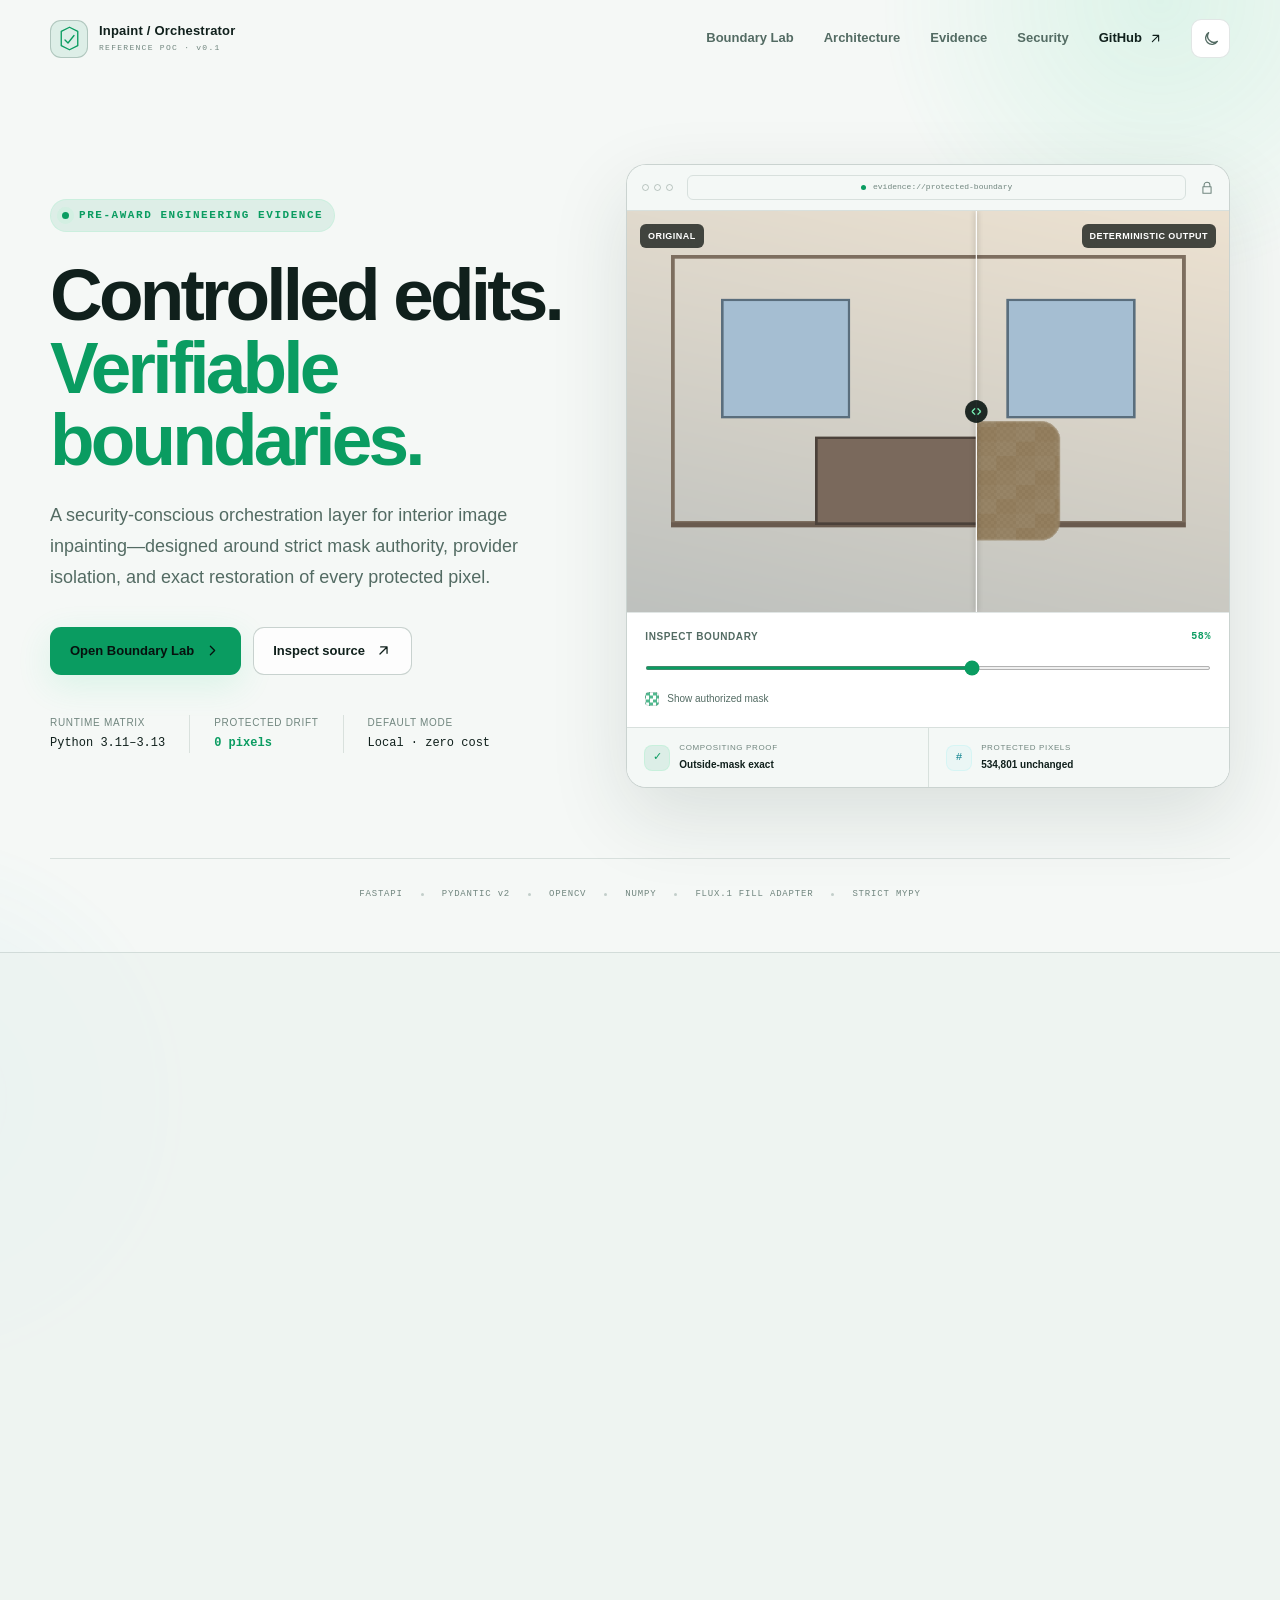
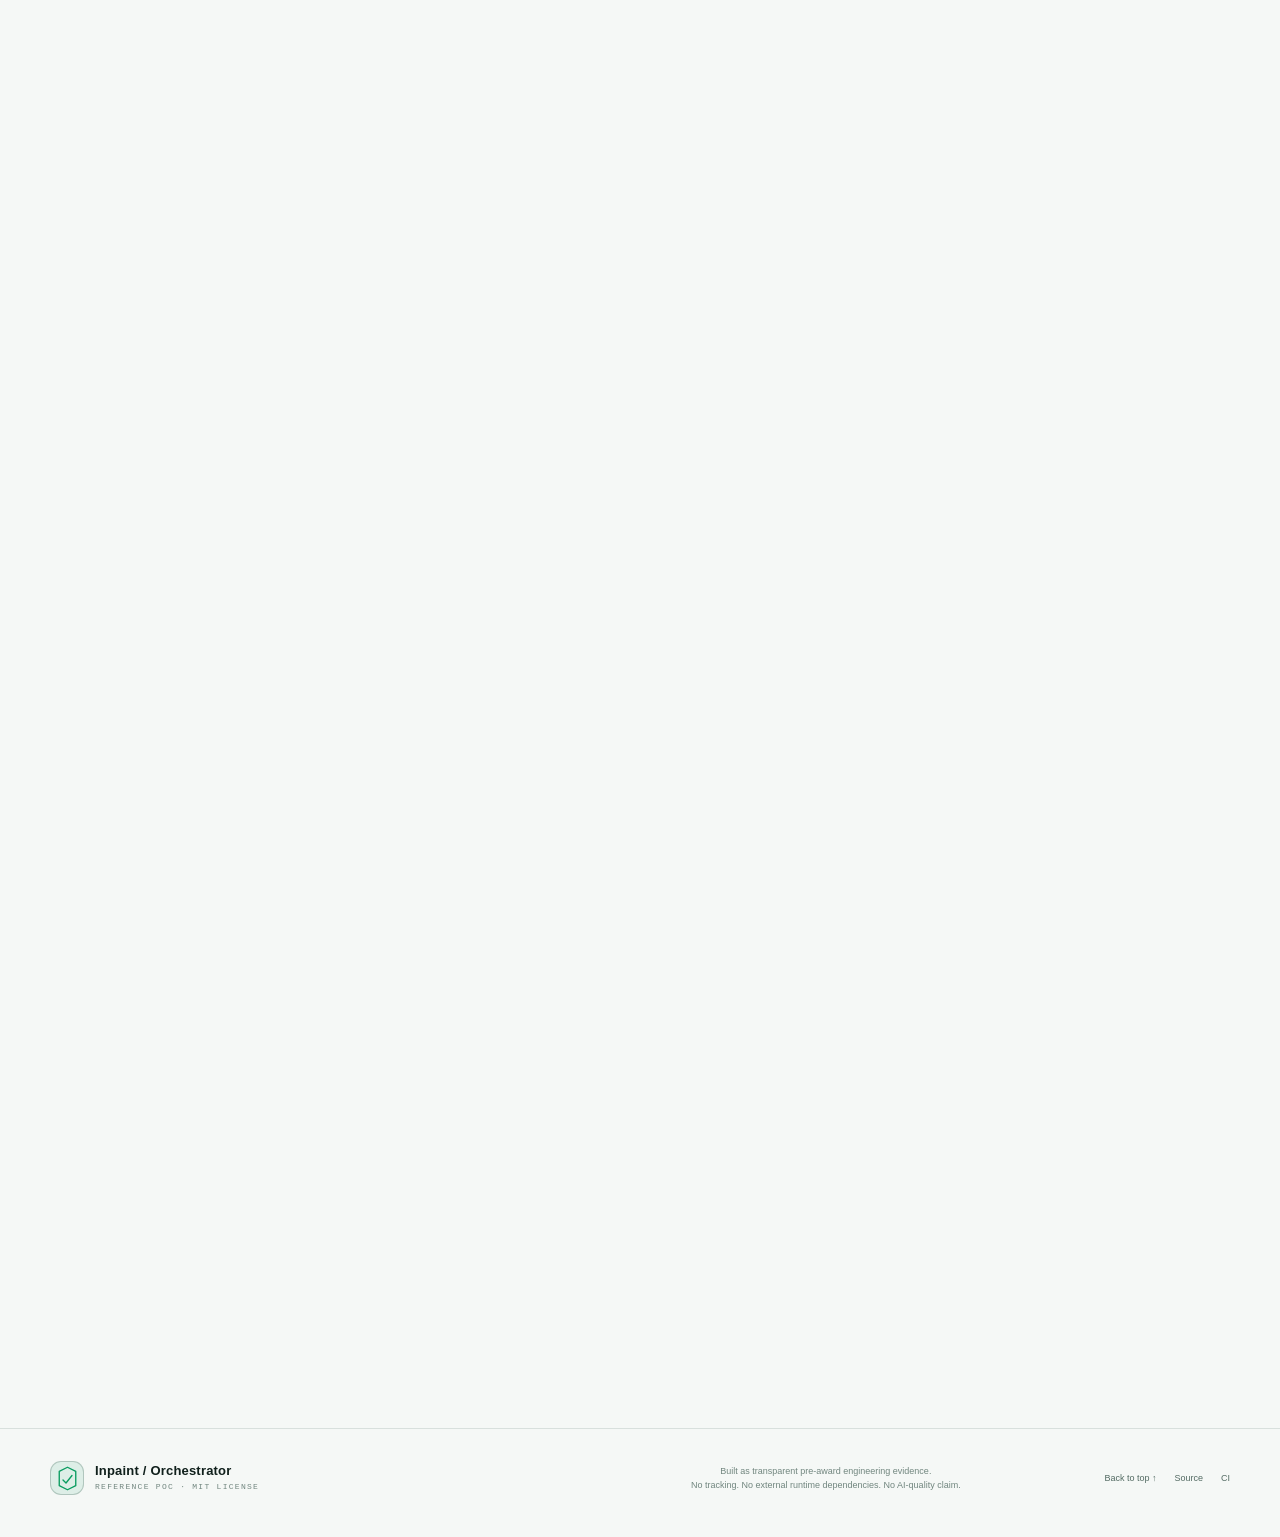
==== site/index.html @ 3b55daf9 "feat(showcase): add interactive GitHub Pages portfolio" ====
<!doctype html>
<html lang="en" data-theme="dark">
<head>
  <meta charset="utf-8">
  <meta name="viewport" content="width=device-width, initial-scale=1">
  <meta name="description" content="A security-conscious reference PoC for controlled interior image inpainting, with exact restoration of protected pixels.">
  <meta name="theme-color" content="#07100f">
  <meta name="color-scheme" content="dark light">
  <meta name="referrer" content="strict-origin-when-cross-origin">
  <meta http-equiv="Content-Security-Policy" content="default-src 'self'; img-src 'self' data: blob:; style-src 'self'; script-src 'self'; connect-src 'none'; object-src 'none'; base-uri 'none'; form-action 'none'; frame-ancestors 'none'; upgrade-insecure-requests">
  <meta property="og:type" content="website">
  <meta property="og:title" content="Interior Inpainting Orchestrator — Reference PoC">
  <meta property="og:description" content="Controlled edits. Verifiable boundaries. Provider-neutral orchestration with exact protected-pixel restoration.">
  <meta property="og:image" content="https://alinaderiii.github.io/interior-inpainting-orchestrator-poc/assets/social-preview.png">
  <meta property="og:image:width" content="1200">
  <meta property="og:image:height" content="630">
  <meta property="og:image:alt" content="Interior Inpainting Orchestrator — controlled edits and verifiable boundaries">
  <meta property="og:url" content="https://alinaderiii.github.io/interior-inpainting-orchestrator-poc/">
  <meta name="twitter:card" content="summary_large_image">
  <link rel="canonical" href="https://alinaderiii.github.io/interior-inpainting-orchestrator-poc/">
  <link rel="icon" href="icons/favicon.svg" type="image/svg+xml">
  <link rel="manifest" href="manifest.webmanifest">
  <link rel="stylesheet" href="styles.css">
  <title>Interior Inpainting Orchestrator — Reference PoC</title>
</head>
<body>
  <a class="skip-link" href="#main-content">Skip to content</a>
  <div class="ambient ambient-one" aria-hidden="true"></div>
  <div class="ambient ambient-two" aria-hidden="true"></div>

  <header class="site-header" data-header>
    <div class="shell nav-shell">
      <a class="brand" href="#top" aria-label="Interior Inpainting Orchestrator home">
        <span class="brand-mark" aria-hidden="true">
          <svg viewBox="0 0 36 36" role="img">
            <path d="M7 8.5 18 3l11 5.5v19L18 33 7 27.5Z"></path>
            <path d="m12 20 4 4 8-10"></path>
          </svg>
        </span>
        <span class="brand-copy">
          <strong>Inpaint / Orchestrator</strong>
          <small>REFERENCE POC · v0.1</small>
        </span>
      </a>

      <button class="nav-toggle icon-button" type="button" aria-expanded="false" aria-controls="primary-nav" data-nav-toggle>
        <span class="sr-only">Toggle navigation</span>
        <svg viewBox="0 0 24 24" aria-hidden="true"><path d="M4 7h16M4 12h16M4 17h16"></path></svg>
      </button>

      <nav id="primary-nav" class="primary-nav" aria-label="Primary navigation" data-nav>
        <a href="#lab">Boundary Lab</a>
        <a href="#architecture">Architecture</a>
        <a href="#evidence">Evidence</a>
        <a href="#security">Security</a>
        <a class="nav-github" href="https://github.com/AliNaderiii/interior-inpainting-orchestrator-poc" target="_blank" rel="noopener noreferrer">
          GitHub
          <svg viewBox="0 0 24 24" aria-hidden="true"><path d="M7 17 17 7M8 7h9v9"></path></svg>
        </a>
      </nav>

      <button class="theme-toggle icon-button" type="button" aria-label="Switch color theme" data-theme-toggle>
        <svg class="sun-icon" viewBox="0 0 24 24" aria-hidden="true"><circle cx="12" cy="12" r="4"></circle><path d="M12 2v2M12 20v2M4.93 4.93l1.42 1.42M17.66 17.66l1.41 1.41M2 12h2M20 12h2M4.93 19.07l1.42-1.42M17.66 6.34l1.41-1.41"></path></svg>
        <svg class="moon-icon" viewBox="0 0 24 24" aria-hidden="true"><path d="M20.5 15.2A8.5 8.5 0 0 1 8.8 3.5 8.5 8.5 0 1 0 20.5 15.2Z"></path></svg>
      </button>
    </div>
  </header>

  <main id="main-content">
    <section class="hero section" id="top" aria-labelledby="hero-title">
      <div class="shell hero-grid">
        <div class="hero-copy reveal">
          <div class="eyebrow"><span class="live-dot" aria-hidden="true"></span> Pre-award engineering evidence</div>
          <h1 id="hero-title">Controlled edits.<br><span>Verifiable boundaries.</span></h1>
          <p class="hero-lede">A security-conscious orchestration layer for interior image inpainting—designed around strict mask authority, provider isolation, and exact restoration of every protected pixel.</p>
          <div class="hero-actions">
            <a class="button button-primary" href="#lab">
              Open Boundary Lab
              <svg viewBox="0 0 24 24" aria-hidden="true"><path d="m9 18 6-6-6-6"></path></svg>
            </a>
            <a class="button button-secondary" href="https://github.com/AliNaderiii/interior-inpainting-orchestrator-poc" target="_blank" rel="noopener noreferrer">
              Inspect source
              <svg viewBox="0 0 24 24" aria-hidden="true"><path d="M7 17 17 7M8 7h9v9"></path></svg>
            </a>
          </div>
          <dl class="hero-facts" aria-label="Project status">
            <div><dt>Runtime matrix</dt><dd>Python 3.11–3.13</dd></div>
            <div><dt>Protected drift</dt><dd><strong>0 pixels</strong></dd></div>
            <div><dt>Default mode</dt><dd>Local · zero cost</dd></div>
          </dl>
        </div>

        <div class="hero-visual reveal reveal-delay" aria-label="Interactive before and after evidence">
          <div class="visual-frame">
            <div class="window-bar" aria-hidden="true">
              <div class="window-dots"><i></i><i></i><i></i></div>
              <div class="window-address"><span></span> evidence://protected-boundary</div>
              <div class="window-secure">
                <svg viewBox="0 0 24 24"><path d="M7 10V7a5 5 0 0 1 10 0v3M5 10h14v11H5Z"></path></svg>
              </div>
            </div>
            <div class="compare-wrap">
              <canvas class="compare-canvas" width="960" height="640" data-compare-canvas aria-label="Before and deterministic after comparison"></canvas>
              <div class="compare-loading" data-compare-loading>Loading verified artifact…</div>
              <span class="image-tag image-tag-before">Original</span>
              <span class="image-tag image-tag-after">Deterministic output</span>
            </div>
            <div class="compare-controls">
              <label class="range-label" for="compare-range">
                <span>Inspect boundary</span>
                <output for="compare-range" data-compare-output>58%</output>
              </label>
              <input id="compare-range" class="range" type="range" min="0" max="100" value="58" data-compare-range>
              <button class="mask-toggle" type="button" aria-pressed="false" data-mask-toggle>
                <span class="checker" aria-hidden="true"></span>
                Show authorized mask
              </button>
            </div>
            <div class="proof-strip">
              <div><span class="proof-icon proof-pass" aria-hidden="true">✓</span><span><small>Compositing proof</small><strong>Outside-mask exact</strong></span></div>
              <div><span class="proof-icon" aria-hidden="true">#</span><span><small>Protected pixels</small><strong>534,801 unchanged</strong></span></div>
            </div>
          </div>
        </div>
      </div>
      <div class="shell trust-row reveal" aria-label="Core technologies">
        <span>FASTAPI</span><i></i><span>PYDANTIC v2</span><i></i><span>OPENCV</span><i></i><span>NUMPY</span><i></i><span>FLUX.1 FILL ADAPTER</span><i></i><span>STRICT MYPY</span>
      </div>
    </section>

    <section class="section lab-section" id="lab" aria-labelledby="lab-title">
      <div class="shell">
        <div class="section-heading reveal">
          <div>
            <p class="kicker">01 / BOUNDARY LAB</p>
            <h2 id="lab-title">Test the invariant in your browser.</h2>
          </div>
          <p>Upload an aligned image and mask, or use the synthetic sample. The local simulator changes only white-mask pixels and computes the proof without transmitting your files.</p>
        </div>

        <div class="lab-grid reveal" data-lab>
          <div class="lab-panel lab-inputs">
            <div class="panel-head">
              <div><span class="step-number">A</span><span><small>INPUT CONTRACT</small><strong>Image + authorized mask</strong></span></div>
              <span class="local-badge"><i aria-hidden="true"></i> Browser only</span>
            </div>

            <div class="sample-thumb-row">
              <img src="assets/before-synthetic.png" alt="Synthetic interior room sample" width="960" height="640">
              <div><strong>Synthetic room / 960 × 640</strong><span>Repository-owned test artifact</span></div>
              <button class="text-button" type="button" data-load-sample>Reload sample</button>
            </div>

            <div class="upload-grid">
              <label class="upload-field" for="image-upload">
                <span class="upload-icon" aria-hidden="true"><svg viewBox="0 0 24 24"><path d="M4 5h16v14H4Z"></path><path d="m4 16 5-5 4 4 2-2 5 5M16 9h.01"></path></svg></span>
                <span><strong>Source image</strong><small data-image-name>Use sample or choose PNG/JPEG/WebP</small></span>
                <input id="image-upload" type="file" accept="image/png,image/jpeg,image/webp" data-image-upload>
              </label>
              <label class="upload-field" for="mask-upload">
                <span class="upload-icon" aria-hidden="true"><svg viewBox="0 0 24 24"><path d="M12 3a9 9 0 1 0 9 9"></path><path d="M12 3v9h9"></path></svg></span>
                <span><strong>White-edit mask</strong><small data-mask-name>Must match image dimensions</small></span>
                <input id="mask-upload" type="file" accept="image/png,image/jpeg,image/webp" data-mask-upload>
              </label>
            </div>

            <label class="prompt-field" for="demo-prompt">
              <span><strong>Prompt-shaped input</strong><small>Displayed for contract fidelity; not interpreted by this local renderer.</small></span>
              <textarea id="demo-prompt" rows="3" maxlength="1000" data-prompt>Replace the masked wall area with a calm contemporary finish.</textarea>
              <output for="demo-prompt" data-prompt-count>72 / 1000</output>
            </label>

            <div class="lab-notice" role="note">
              <svg viewBox="0 0 24 24" aria-hidden="true"><path d="M12 22s8-4 8-10V5l-8-3-8 3v7c0 6 8 10 8 10Z"></path><path d="m9 12 2 2 4-4"></path></svg>
              <p><strong>Privacy by construction.</strong> This page has no API calls, analytics, cookies, or third-party scripts. Its Content Security Policy blocks outbound connections.</p>
            </div>

            <button class="button button-primary button-full" type="button" data-run-demo>
              Run deterministic boundary check
              <svg viewBox="0 0 24 24" aria-hidden="true"><path d="m5 4 14 8-14 8Z"></path></svg>
            </button>
            <p class="lab-error" role="alert" aria-live="assertive" data-lab-error></p>
          </div>

          <div class="lab-panel lab-output">
            <div class="panel-head">
              <div><span class="step-number">B</span><span><small>LOCAL RESULT</small><strong>Pixel-authority evidence</strong></span></div>
              <span class="status-badge" data-lab-status><i aria-hidden="true"></i> Ready</span>
            </div>
            <div class="output-stage">
              <canvas width="960" height="640" data-output-canvas aria-label="Deterministic local simulation result"></canvas>
              <div class="output-watermark">NON-AI LOCAL SIMULATION</div>
            </div>
            <dl class="result-metrics" aria-live="polite">
              <div><dt>Protected</dt><dd data-protected-count>—</dd><small>black-mask pixels</small></div>
              <div><dt>Changed protected</dt><dd class="metric-safe" data-drift-count>—</dd><small>target: exactly zero</small></div>
              <div><dt>Editable changed</dt><dd data-edit-count>—</dd><small>white-mask pixels</small></div>
            </dl>
            <div class="result-actions">
              <button class="button button-secondary button-small" type="button" data-download disabled>
                <svg viewBox="0 0 24 24" aria-hidden="true"><path d="M12 3v12m0 0 4-4m-4 4-4-4M4 21h16"></path></svg>
                Download PNG
              </button>
              <span data-proof-message>Run the check to calculate evidence.</span>
            </div>
          </div>
        </div>
        <p class="scope-caption reveal"><strong>Scope boundary:</strong> this browser lab demonstrates deterministic mask/compositing behavior—not generative quality. The repository contains a mocked and contract-tested BFL adapter; live provider execution requires approved credentials, region, budget, and acceptance criteria.</p>
      </div>
    </section>

    <section class="section architecture-section" id="architecture" aria-labelledby="architecture-title">
      <div class="shell">
        <div class="section-heading reveal">
          <div><p class="kicker">02 / ARCHITECTURE</p><h2 id="architecture-title">Provider-neutral by design.<br>Boundary-first by default.</h2></div>
          <p>The provisional FastAPI contract isolates ingress, image policy, provider execution, and final compositing so each boundary can be reviewed and replaced independently.</p>
        </div>

        <div class="flow-map reveal" aria-label="Inpainting request architecture">
          <article><span>01</span><div class="flow-icon"><svg viewBox="0 0 24 24" aria-hidden="true"><path d="M4 4h16v16H4Z"></path><path d="M4 9h16M9 9v11"></path></svg></div><h3>Bounded ingress</h3><p>Multipart bytes, MIME policy, prompt length</p></article>
          <i class="flow-arrow" aria-hidden="true"><svg viewBox="0 0 40 12"><path d="M1 6h35m-5-5 5 5-5 5"></path></svg></i>
          <article><span>02</span><div class="flow-icon"><svg viewBox="0 0 24 24" aria-hidden="true"><path d="M4 5h16v14H4Z"></path><path d="m4 16 5-5 4 4 2-2 5 5"></path></svg></div><h3>Normalize</h3><p>Decode limits, EXIF orientation, RGB policy</p></article>
          <i class="flow-arrow" aria-hidden="true"><svg viewBox="0 0 40 12"><path d="M1 6h35m-5-5 5 5-5 5"></path></svg></i>
          <article><span>03</span><div class="flow-icon"><svg viewBox="0 0 24 24" aria-hidden="true"><circle cx="12" cy="12" r="9"></circle><path d="M12 3v9h9"></path></svg></div><h3>Mask authority</h3><p>White edits, black protects, aligned geometry</p></article>
          <i class="flow-arrow" aria-hidden="true"><svg viewBox="0 0 40 12"><path d="M1 6h35m-5-5 5 5-5 5"></path></svg></i>
          <article><span>04</span><div class="flow-icon"><svg viewBox="0 0 24 24" aria-hidden="true"><path d="M8 4h8v4H8ZM4 16h6v4H4Zm10 0h6v4h-6ZM12 8v4M7 16v-4h10v4"></path></svg></div><h3>Provider adapter</h3><p>Deterministic demo or BFL protocol boundary</p></article>
          <i class="flow-arrow" aria-hidden="true"><svg viewBox="0 0 40 12"><path d="M1 6h35m-5-5 5 5-5 5"></path></svg></i>
          <article class="flow-critical"><span>05</span><div class="flow-icon"><svg viewBox="0 0 24 24" aria-hidden="true"><path d="M12 22s8-4 8-10V5l-8-3-8 3v7c0 6 8 10 8 10Z"></path><path d="m9 12 2 2 4-4"></path></svg></div><h3>Exact restore</h3><p>Original pixels re-applied outside hard mask</p></article>
        </div>

        <div class="architecture-detail-grid">
          <div class="code-card reveal">
            <div class="code-head"><span><i></i><i></i><i></i></span><strong>POST /poc/v1/inpaint</strong><button type="button" data-copy-code>Copy</button></div>
            <pre><code data-code-block><span class="code-muted"># Provisional PoC contract</span>
curl -X POST http://localhost:8000/poc/v1/inpaint \
  -F <span class="code-string">"image=@room.png;type=image/png"</span> \
  -F <span class="code-string">"mask=@mask.png;type=image/png"</span> \
  -F <span class="code-string">"prompt=Restyle the authorized wall"</span> \
  --output result.png

<span class="code-muted"># Response evidence headers</span>
x-poc-provider: deterministic-demo
content-type: image/png
cache-control: no-store</code></pre>
          </div>
          <div class="boundary-card reveal reveal-delay">
            <p class="kicker">NON-NEGOTIABLE INVARIANT</p>
            <blockquote>“The provider may propose pixels. The hard mask decides where they are allowed to survive.”</blockquote>
            <div class="boundary-equation"><span>final</span><b>=</b><span>generated × mask</span><b>+</b><span>original × protected</span></div>
            <a href="https://github.com/AliNaderiii/interior-inpainting-orchestrator-poc/blob/main/src/inpainting_poc/orchestrator.py" target="_blank" rel="noopener noreferrer">Inspect orchestration source <svg viewBox="0 0 24 24" aria-hidden="true"><path d="M7 17 17 7M8 7h9v9"></path></svg></a>
          </div>
        </div>
      </div>
    </section>

    <section class="section evidence-section" id="evidence" aria-labelledby="evidence-title">
      <div class="shell">
        <div class="section-heading reveal">
          <div><p class="kicker">03 / VERIFIABLE EVIDENCE</p><h2 id="evidence-title">Claims backed by executable checks.</h2></div>
          <p>The repository separates demonstrated properties from open production risks. CI checks the supported runtime matrix on every change.</p>
        </div>

        <div class="evidence-grid reveal">
          <article class="metric-card metric-card-accent"><div class="metric-top"><span>Protected-pixel drift</span><i>PASS</i></div><strong>0</strong><p>changed pixels outside the authorized hard mask</p><div class="mini-chart zero-chart" aria-hidden="true"><i></i><i></i><i></i><i></i><i></i><i></i><i></i><i></i></div></article>
          <article class="metric-card"><div class="metric-top"><span>Protected pixels proved</span><i>LOCAL</i></div><strong>534,801</strong><p>pixel comparisons in the approved synthetic artifact</p><div class="metric-progress" aria-hidden="true"><span></span></div></article>
          <article class="metric-card"><div class="metric-top"><span>Compatibility matrix</span><i>CI</i></div><strong>3 runtimes</strong><p>Python 3.11, 3.12 and 3.13 execute the test suite</p><div class="runtime-pills"><span>3.11 ✓</span><span>3.12 ✓</span><span>3.13 ✓</span></div></article>
          <article class="metric-card"><div class="metric-top"><span>Automated test runs</span><i>CI MATRIX</i></div><strong>12 × 3</strong><p>twelve tests are required on every supported runtime</p><a href="https://github.com/AliNaderiii/interior-inpainting-orchestrator-poc/actions" target="_blank" rel="noopener noreferrer">View GitHub Actions <svg viewBox="0 0 24 24" aria-hidden="true"><path d="M7 17 17 7M8 7h9v9"></path></svg></a></article>
        </div>

        <div class="assurance-table-wrap reveal">
          <table>
            <caption>Quality-gate snapshot</caption>
            <thead><tr><th scope="col">Control</th><th scope="col">Method</th><th scope="col">Current evidence</th><th scope="col">Status</th></tr></thead>
            <tbody>
              <tr><th scope="row">Static correctness</th><td>Ruff lint + format</td><td>Whole Python tree</td><td><span class="table-status pass">PASS</span></td></tr>
              <tr><th scope="row">Type boundary</th><td>Strict mypy</td><td>Minimum Python 3.11</td><td><span class="table-status pass">PASS</span></td></tr>
              <tr><th scope="row">Runtime behavior</th><td>pytest matrix</td><td>3.11 / 3.12 / 3.13</td><td><span class="table-status pass">PASS</span></td></tr>
              <tr><th scope="row">Live model quality</th><td>Approved-provider evaluation</td><td>Credential + budget required</td><td><span class="table-status pending">OPEN RISK</span></td></tr>
              <tr><th scope="row">Final client contract</th><td>OpenAPI conformance</td><td>Client schema not supplied</td><td><span class="table-status pending">OPEN RISK</span></td></tr>
            </tbody>
          </table>
        </div>
      </div>
    </section>

    <section class="section security-section" id="security" aria-labelledby="security-title">
      <div class="shell security-grid">
        <div class="security-copy reveal">
          <p class="kicker">04 / SECURITY POSTURE</p>
          <h2 id="security-title">Small attack surface.<br>Explicit trust boundaries.</h2>
          <p>Controls are placed where untrusted bytes, remote provider behavior, and short-lived result URLs enter the system—not added as an afterthought.</p>
          <a class="button button-secondary" href="https://github.com/AliNaderiii/interior-inpainting-orchestrator-poc/blob/main/docs/SECURITY.md" target="_blank" rel="noopener noreferrer">Read security notes <svg viewBox="0 0 24 24" aria-hidden="true"><path d="M7 17 17 7M8 7h9v9"></path></svg></a>
        </div>
        <div class="control-grid reveal reveal-delay">
          <article><span><svg viewBox="0 0 24 24" aria-hidden="true"><path d="M4 5h16v14H4Z"></path><path d="M8 9h8M8 13h5"></path></svg></span><h3>Bounded decoding</h3><p>Encoded bytes and decoded megapixels are capped; animated inputs are rejected.</p></article>
          <article><span><svg viewBox="0 0 24 24" aria-hidden="true"><path d="M12 22s8-4 8-10V5l-8-3-8 3v7c0 6 8 10 8 10Z"></path><path d="m9 12 2 2 4-4"></path></svg></span><h3>SSRF resistance</h3><p>No arbitrary remote input URLs; provider result downloads require HTTPS and approved hosts.</p></article>
          <article><span><svg viewBox="0 0 24 24" aria-hidden="true"><path d="M7 10V7a5 5 0 0 1 10 0v3M5 10h14v11H5Z"></path></svg></span><h3>Secret isolation</h3><p>Credentials come from environment variables and are never embedded in requests or artifacts.</p></article>
          <article><span><svg viewBox="0 0 24 24" aria-hidden="true"><path d="M4 4h16v16H4Z"></path><path d="M8 12h8M12 8v8"></path></svg></span><h3>Resource control</h3><p>Prompt size, polling deadline, retries, response bytes, and provider lifetime are bounded.</p></article>
        </div>
      </div>
    </section>

    <section class="section truth-section" aria-labelledby="truth-title">
      <div class="shell truth-card reveal">
        <div class="truth-title"><span>05 / ENGINEERING HONESTY</span><h2 id="truth-title">A reference PoC—not a production-quality claim.</h2></div>
        <div class="truth-columns">
          <div><h3><span aria-hidden="true">✓</span> Demonstrated here</h3><ul><li>Image and mask validation pipeline</li><li>Provider-neutral async orchestration</li><li>Mock-tested BFL request/poll/download flow</li><li>Exact outside-mask pixel restoration</li><li>Security controls, tests, CI, and evidence</li></ul></div>
          <div><h3><span aria-hidden="true">○</span> Requires contract award</h3><ul><li>Client-owned OpenAPI and JSON Schemas</li><li>Approved provider, model, account, and region</li><li>Live visual-quality acceptance benchmark</li><li>Production deployment and observability target</li><li>Privacy, retention, and commercial constraints</li></ul></div>
        </div>
      </div>
    </section>

    <section class="section final-cta" aria-labelledby="cta-title">
      <div class="shell cta-card reveal">
        <div><p class="kicker">READY FOR CONTRACT DISCOVERY</p><h2 id="cta-title">Start from evidence.<br>Scale with explicit decisions.</h2><p>The next phase replaces provisional assumptions with client-owned contracts, approved infrastructure, and measurable visual-quality criteria.</p></div>
        <div class="cta-actions"><a class="button button-light" href="https://github.com/AliNaderiii/interior-inpainting-orchestrator-poc" target="_blank" rel="noopener noreferrer">Explore repository <svg viewBox="0 0 24 24" aria-hidden="true"><path d="M7 17 17 7M8 7h9v9"></path></svg></a><a class="cta-text-link" href="https://github.com/AliNaderiii/interior-inpainting-orchestrator-poc/blob/main/docs/POC_VALIDATION_REPORT.md" target="_blank" rel="noopener noreferrer">Read validation report →</a></div>
      </div>
    </section>
  </main>

  <footer class="site-footer">
    <div class="shell footer-grid">
      <div class="brand footer-brand"><span class="brand-mark" aria-hidden="true"><svg viewBox="0 0 36 36"><path d="M7 8.5 18 3l11 5.5v19L18 33 7 27.5Z"></path><path d="m12 20 4 4 8-10"></path></svg></span><span class="brand-copy"><strong>Inpaint / Orchestrator</strong><small>REFERENCE POC · MIT LICENSE</small></span></div>
      <p>Built as transparent pre-award engineering evidence.<br>No tracking. No external runtime dependencies. No AI-quality claim.</p>
      <div class="footer-links"><a href="#top">Back to top ↑</a><a href="https://github.com/AliNaderiii/interior-inpainting-orchestrator-poc" target="_blank" rel="noopener noreferrer">Source</a><a href="https://github.com/AliNaderiii/interior-inpainting-orchestrator-poc/actions" target="_blank" rel="noopener noreferrer">CI</a></div>
    </div>
  </footer>

  <script src="app.js" defer></script>
</body>
</html>
---- site/styles.css ----
/* Portfolio-grade static showcase. No external fonts or runtime dependencies. */
:root {
  --bg: #07100f;
  --bg-soft: #0b1513;
  --surface: #0e1a18;
  --surface-2: #12211e;
  --surface-3: #162824;
  --text: #f1f7f4;
  --muted: #9aada7;
  --faint: #698078;
  --line: rgba(195, 221, 212, 0.14);
  --line-strong: rgba(195, 221, 212, 0.24);
  --accent: #77f2b5;
  --accent-strong: #34d98f;
  --accent-soft: rgba(92, 237, 166, 0.11);
  --cyan: #7ce7ef;
  --warning: #ffcd70;
  --danger: #ff8b7c;
  --shadow: 0 28px 80px rgba(0, 0, 0, 0.36);
  --radius-sm: 10px;
  --radius: 18px;
  --radius-lg: 28px;
  --shell: 1180px;
  --header-height: 78px;
  font-family: Inter, ui-sans-serif, -apple-system, BlinkMacSystemFont, "Segoe UI", sans-serif;
  color-scheme: dark;
}

html[data-theme="light"] {
  --bg: #f5f8f6;
  --bg-soft: #ecf2ef;
  --surface: #ffffff;
  --surface-2: #f4f8f6;
  --surface-3: #eaf1ee;
  --text: #10201c;
  --muted: #536b63;
  --faint: #71867f;
  --line: rgba(28, 67, 55, 0.13);
  --line-strong: rgba(28, 67, 55, 0.23);
  --accent: #0a9c61;
  --accent-strong: #087f50;
  --accent-soft: rgba(10, 156, 97, 0.1);
  --cyan: #087f8c;
  --warning: #a56700;
  --danger: #bf4235;
  --shadow: 0 28px 80px rgba(21, 52, 43, 0.12);
  color-scheme: light;
}

* { box-sizing: border-box; }
html { scroll-behavior: smooth; scroll-padding-top: calc(var(--header-height) + 22px); }
body { margin: 0; min-width: 320px; background: var(--bg); color: var(--text); font-size: 16px; line-height: 1.6; overflow-x: hidden; }
body::before { content: ""; position: fixed; inset: 0; pointer-events: none; opacity: .3; z-index: -1; background-image: linear-gradient(rgba(255,255,255,.018) 1px, transparent 1px), linear-gradient(90deg, rgba(255,255,255,.018) 1px, transparent 1px); background-size: 64px 64px; mask-image: linear-gradient(to bottom, black, transparent 75%); }
button, input, textarea { font: inherit; }
button, a { -webkit-tap-highlight-color: transparent; }
a { color: inherit; text-decoration: none; }
img { max-width: 100%; display: block; }
svg { display: block; fill: none; stroke: currentColor; stroke-width: 1.8; stroke-linecap: round; stroke-linejoin: round; }
canvas { display: block; max-width: 100%; }
::selection { color: #06110d; background: var(--accent); }

.shell { width: min(calc(100% - 40px), var(--shell)); margin-inline: auto; }
.section { position: relative; padding: 118px 0; }
.sr-only { position: absolute; width: 1px; height: 1px; padding: 0; margin: -1px; overflow: hidden; clip: rect(0, 0, 0, 0); white-space: nowrap; border: 0; }
.skip-link { position: fixed; left: 16px; top: 12px; z-index: 1000; transform: translateY(-150%); padding: 10px 16px; border-radius: 8px; background: var(--accent); color: #07100f; font-weight: 800; }
.skip-link:focus { transform: none; }
:focus-visible { outline: 3px solid var(--accent); outline-offset: 3px; }
.ambient { position: fixed; z-index: -2; border-radius: 50%; filter: blur(2px); pointer-events: none; }
.ambient-one { width: 600px; height: 600px; top: -300px; right: -180px; background: radial-gradient(circle, rgba(51, 217, 143, .12), transparent 66%); }
.ambient-two { width: 560px; height: 560px; top: 820px; left: -360px; background: radial-gradient(circle, rgba(51, 178, 217, .08), transparent 68%); }

.site-header { position: fixed; inset: 0 0 auto; height: var(--header-height); z-index: 50; border-bottom: 1px solid transparent; transition: background .25s, border-color .25s, backdrop-filter .25s; }
.site-header.is-scrolled { background: color-mix(in srgb, var(--bg) 88%, transparent); border-color: var(--line); backdrop-filter: blur(18px); }
.nav-shell { height: 100%; display: flex; align-items: center; gap: 24px; }
.brand { display: inline-flex; align-items: center; gap: 11px; flex-shrink: 0; }
.brand-mark { width: 38px; height: 38px; display: grid; place-items: center; border: 1px solid var(--line-strong); border-radius: 11px; background: var(--accent-soft); color: var(--accent); }
.brand-mark svg { width: 27px; }
.brand-copy { display: flex; flex-direction: column; line-height: 1.12; }
.brand-copy strong { font-size: 13px; letter-spacing: .015em; }
.brand-copy small { margin-top: 5px; color: var(--faint); font-family: ui-monospace, SFMono-Regular, Menlo, monospace; font-size: 8px; letter-spacing: .16em; }
.primary-nav { display: flex; align-items: center; gap: 30px; margin-left: auto; }
.primary-nav a { color: var(--muted); font-size: 13px; font-weight: 650; transition: color .2s; }
.primary-nav a:hover { color: var(--text); }
.primary-nav .nav-github { display: inline-flex; gap: 6px; align-items: center; color: var(--text); }
.primary-nav .nav-github svg { width: 15px; }
.icon-button { display: grid; place-items: center; border: 1px solid var(--line); background: var(--surface); color: var(--muted); border-radius: 10px; cursor: pointer; transition: color .2s, border-color .2s, background .2s; }
.icon-button:hover { color: var(--text); border-color: var(--line-strong); }
.theme-toggle { width: 39px; height: 39px; margin-left: 4px; }
.theme-toggle svg { width: 18px; }
html[data-theme="dark"] .moon-icon, html[data-theme="light"] .sun-icon { display: none; }
.nav-toggle { display: none; width: 41px; height: 41px; margin-left: auto; }
.nav-toggle svg { width: 21px; }

.hero { padding-top: calc(var(--header-height) + 86px); padding-bottom: 50px; min-height: 890px; display: flex; flex-direction: column; justify-content: center; }
.hero-grid { display: grid; grid-template-columns: .92fr 1.08fr; gap: 62px; align-items: center; }
.eyebrow, .kicker { font-family: ui-monospace, SFMono-Regular, Menlo, monospace; color: var(--accent); font-size: 11px; line-height: 1.4; font-weight: 750; letter-spacing: .14em; text-transform: uppercase; }
.eyebrow { display: inline-flex; align-items: center; gap: 10px; padding: 8px 11px; background: var(--accent-soft); border: 1px solid rgba(119, 242, 181, .17); border-radius: 99px; }
.live-dot { width: 7px; height: 7px; border-radius: 50%; background: var(--accent); box-shadow: 0 0 0 5px rgba(119, 242, 181, .1); }
.hero h1 { margin: 27px 0 24px; max-width: 700px; font-size: clamp(50px, 5.7vw, 76px); line-height: .99; letter-spacing: -.052em; }
.hero h1 span { color: var(--accent); }
.hero-lede { max-width: 610px; margin: 0; color: var(--muted); font-size: 18px; line-height: 1.72; }
.hero-actions { display: flex; flex-wrap: wrap; gap: 12px; margin-top: 34px; }
.button { min-height: 48px; display: inline-flex; justify-content: center; align-items: center; gap: 10px; padding: 0 19px; border: 1px solid transparent; border-radius: 11px; cursor: pointer; font-size: 13px; font-weight: 780; transition: transform .2s, background .2s, color .2s, border-color .2s, box-shadow .2s; }
.button:hover { transform: translateY(-2px); }
.button svg { width: 17px; }
.button-primary { background: var(--accent); color: #07110e; box-shadow: 0 10px 34px rgba(52, 217, 143, .14); }
.button-primary:hover { background: color-mix(in srgb, var(--accent) 88%, white); box-shadow: 0 12px 38px rgba(52, 217, 143, .24); }
.button-secondary { color: var(--text); border-color: var(--line-strong); background: color-mix(in srgb, var(--surface) 75%, transparent); }
.button-secondary:hover { border-color: var(--accent); background: var(--accent-soft); }
.button-light { background: #f0fff7; color: #0b2a1e; }
.button-light:hover { background: white; }
.button-full { width: 100%; }
.button-small { min-height: 40px; padding: 0 14px; }
.button:disabled { opacity: .42; cursor: not-allowed; transform: none; }
.hero-facts { display: flex; flex-wrap: wrap; gap: 0; margin: 40px 0 0; }
.hero-facts div { padding: 0 24px; border-left: 1px solid var(--line); }
.hero-facts div:first-child { padding-left: 0; border-left: 0; }
.hero-facts dt { color: var(--faint); font-size: 10px; letter-spacing: .07em; text-transform: uppercase; }
.hero-facts dd { margin: 3px 0 0; color: var(--text); font-family: ui-monospace, SFMono-Regular, Menlo, monospace; font-size: 12px; }
.hero-facts strong { color: var(--accent); }

.visual-frame { overflow: hidden; border: 1px solid var(--line-strong); border-radius: 20px; background: var(--surface); box-shadow: var(--shadow); }
.window-bar { height: 46px; display: flex; align-items: center; gap: 14px; padding: 0 15px; border-bottom: 1px solid var(--line); background: var(--surface-2); }
.window-dots { display: flex; gap: 5px; }
.window-dots i { width: 7px; height: 7px; border: 1px solid var(--faint); border-radius: 50%; opacity: .45; }
.window-address { flex: 1; height: 25px; display: flex; align-items: center; justify-content: center; gap: 7px; color: var(--faint); border: 1px solid var(--line); border-radius: 6px; font-family: ui-monospace, SFMono-Regular, Menlo, monospace; font-size: 8px; }
.window-address span { width: 5px; height: 5px; border-radius: 50%; background: var(--accent); }
.window-secure svg { width: 14px; color: var(--faint); }
.compare-wrap { position: relative; aspect-ratio: 3/2; overflow: hidden; background: #101a18; }
.compare-canvas { width: 100%; height: 100%; object-fit: cover; }
.compare-loading { position: absolute; inset: 0; display: grid; place-items: center; color: var(--faint); font-family: ui-monospace, SFMono-Regular, Menlo, monospace; font-size: 11px; background: var(--surface); transition: opacity .25s, visibility .25s; }
.compare-loading.is-hidden { opacity: 0; visibility: hidden; }
.image-tag { position: absolute; top: 13px; padding: 5px 8px; border-radius: 6px; color: white; background: rgba(3, 10, 8, .72); backdrop-filter: blur(8px); font-size: 9px; font-weight: 700; letter-spacing: .05em; text-transform: uppercase; }
.image-tag-before { left: 13px; }
.image-tag-after { right: 13px; }
.compare-controls { padding: 16px 18px 14px; border-top: 1px solid var(--line); }
.range-label { display: flex; justify-content: space-between; margin-bottom: 7px; color: var(--muted); font-size: 10px; font-weight: 700; letter-spacing: .06em; text-transform: uppercase; }
.range-label output { color: var(--accent); font-family: ui-monospace, SFMono-Regular, Menlo, monospace; }
.range { width: 100%; height: 4px; margin: 0; accent-color: var(--accent); cursor: col-resize; }
.mask-toggle { display: inline-flex; align-items: center; gap: 8px; margin-top: 13px; padding: 0; border: 0; background: transparent; color: var(--muted); font-size: 10px; cursor: pointer; }
.mask-toggle:hover, .mask-toggle[aria-pressed="true"] { color: var(--text); }
.checker { width: 14px; height: 14px; border-radius: 4px; border: 1px solid var(--line-strong); background: conic-gradient(var(--accent) 0 25%, transparent 0 50%, var(--accent) 0 75%, transparent 0) 0/7px 7px; opacity: .7; }
.proof-strip { display: grid; grid-template-columns: 1fr 1fr; border-top: 1px solid var(--line); background: var(--surface-2); }
.proof-strip > div { display: flex; align-items: center; gap: 9px; padding: 14px 17px; }
.proof-strip > div + div { border-left: 1px solid var(--line); }
.proof-strip span:not(.proof-icon) { display: flex; flex-direction: column; }
.proof-strip small { color: var(--faint); font-size: 8px; text-transform: uppercase; letter-spacing: .08em; }
.proof-strip strong { margin-top: 2px; font-size: 10px; }
.proof-icon { width: 26px; height: 26px; display: grid; place-items: center; flex: 0 0 auto; color: var(--cyan); background: rgba(124, 231, 239, .08); border: 1px solid rgba(124, 231, 239, .19); border-radius: 8px; font-family: ui-monospace, SFMono-Regular, Menlo, monospace; font-size: 11px; }
.proof-pass { color: var(--accent); background: var(--accent-soft); border-color: rgba(119, 242, 181, .2); }
.trust-row { display: flex; align-items: center; justify-content: center; flex-wrap: wrap; gap: 18px; margin-top: 70px; padding-top: 28px; border-top: 1px solid var(--line); color: var(--faint); font-family: ui-monospace, SFMono-Regular, Menlo, monospace; font-size: 9px; letter-spacing: .09em; }
.trust-row i { width: 3px; height: 3px; border-radius: 50%; background: var(--line-strong); }

.section-heading { display: grid; grid-template-columns: 1.2fr .8fr; gap: 80px; align-items: end; margin-bottom: 48px; }
.kicker { margin: 0 0 16px; }
.section-heading h2, .security-copy h2, .truth-title h2, .cta-card h2 { margin: 0; font-size: clamp(36px, 4.5vw, 56px); line-height: 1.08; letter-spacing: -.045em; }
.section-heading > p, .security-copy > p { margin: 0; color: var(--muted); font-size: 16px; line-height: 1.75; }
.lab-section { background: color-mix(in srgb, var(--bg-soft) 76%, transparent); border-top: 1px solid var(--line); border-bottom: 1px solid var(--line); }
.lab-grid { display: grid; grid-template-columns: .88fr 1.12fr; border: 1px solid var(--line-strong); border-radius: var(--radius-lg); overflow: hidden; background: var(--surface); box-shadow: 0 24px 70px rgba(0,0,0,.16); }
.lab-panel { min-width: 0; padding: 25px; }
.lab-output { border-left: 1px solid var(--line-strong); background: var(--surface-2); }
.panel-head { display: flex; align-items: center; justify-content: space-between; gap: 15px; margin-bottom: 22px; }
.panel-head > div:first-child { display: flex; align-items: center; gap: 11px; }
.panel-head > div:first-child > span:last-child { display: flex; flex-direction: column; line-height: 1.3; }
.panel-head small { color: var(--faint); font-size: 8px; letter-spacing: .12em; }
.panel-head strong { font-size: 12px; }
.step-number { width: 31px; height: 31px; display: grid; place-items: center; border: 1px solid var(--line-strong); border-radius: 8px; color: var(--accent); background: var(--accent-soft); font-family: ui-monospace, SFMono-Regular, Menlo, monospace; font-size: 11px; font-weight: 800; }
.local-badge, .status-badge { display: inline-flex; align-items: center; gap: 7px; padding: 5px 9px; border: 1px solid var(--line); border-radius: 99px; color: var(--muted); font-size: 9px; font-weight: 700; text-transform: uppercase; letter-spacing: .06em; }
.local-badge i, .status-badge i { width: 5px; height: 5px; border-radius: 50%; background: var(--accent); }
.status-badge.is-running i { background: var(--warning); animation: pulse 1s infinite; }
.status-badge.is-pass { color: var(--accent); border-color: rgba(119, 242, 181, .23); }
.status-badge.is-error { color: var(--danger); border-color: rgba(255, 139, 124, .22); }
.status-badge.is-error i { background: var(--danger); }
.sample-thumb-row { display: grid; grid-template-columns: 68px 1fr auto; gap: 12px; align-items: center; padding: 10px; border: 1px solid var(--line); border-radius: 12px; background: var(--surface-2); }
.sample-thumb-row img { width: 68px; aspect-ratio: 3/2; object-fit: cover; border-radius: 7px; }
.sample-thumb-row div { min-width: 0; display: flex; flex-direction: column; }
.sample-thumb-row strong { overflow: hidden; font-size: 11px; text-overflow: ellipsis; white-space: nowrap; }
.sample-thumb-row span { color: var(--faint); font-size: 9px; }
.text-button { padding: 5px; border: 0; background: transparent; color: var(--accent); font-size: 9px; font-weight: 750; cursor: pointer; }
.upload-grid { display: grid; grid-template-columns: 1fr 1fr; gap: 10px; margin-top: 12px; }
.upload-field { min-width: 0; min-height: 89px; display: flex; align-items: center; gap: 11px; padding: 13px; border: 1px dashed var(--line-strong); border-radius: 12px; background: color-mix(in srgb, var(--surface-2) 65%, transparent); cursor: pointer; transition: border-color .2s, background .2s; }
.upload-field:hover { border-color: var(--accent); background: var(--accent-soft); }
.upload-field input { position: absolute; width: 1px; height: 1px; opacity: 0; pointer-events: none; }
.upload-field > span:nth-child(2) { min-width: 0; display: flex; flex-direction: column; }
.upload-field strong { font-size: 10px; }
.upload-field small { overflow: hidden; color: var(--faint); font-size: 8px; text-overflow: ellipsis; white-space: nowrap; }
.upload-icon { width: 30px; height: 30px; display: grid; place-items: center; flex: 0 0 auto; border: 1px solid var(--line); border-radius: 8px; color: var(--muted); }
.upload-icon svg { width: 17px; }
.prompt-field { position: relative; display: block; margin-top: 12px; padding: 13px; border: 1px solid var(--line); border-radius: 12px; background: var(--surface-2); }
.prompt-field > span { display: flex; justify-content: space-between; gap: 10px; margin-bottom: 8px; }
.prompt-field strong { font-size: 10px; }
.prompt-field small { color: var(--faint); font-size: 8px; text-align: right; }
.prompt-field textarea { width: 100%; resize: vertical; padding: 9px 10px 21px; color: var(--text); border: 1px solid var(--line); border-radius: 8px; outline: 0; background: var(--bg); font-size: 11px; line-height: 1.5; }
.prompt-field textarea:focus { border-color: var(--accent); }
.prompt-field output { position: absolute; right: 22px; bottom: 20px; color: var(--faint); font-family: ui-monospace, SFMono-Regular, Menlo, monospace; font-size: 8px; }
.lab-notice { display: flex; gap: 11px; margin: 12px 0; padding: 12px; border: 1px solid rgba(119, 242, 181, .14); border-radius: 11px; background: var(--accent-soft); }
.lab-notice svg { width: 20px; flex: 0 0 auto; color: var(--accent); }
.lab-notice p { margin: 0; color: var(--muted); font-size: 9px; line-height: 1.55; }
.lab-notice strong { color: var(--text); }
.lab-error { min-height: 18px; margin: 8px 0 -5px; color: var(--danger); font-size: 10px; }
.output-stage { position: relative; overflow: hidden; display: grid; place-items: center; aspect-ratio: 3/2; border: 1px solid var(--line); border-radius: 14px; background: repeating-conic-gradient(var(--surface-3) 0 25%, var(--surface) 0 50%) 50% / 20px 20px; }
.output-stage canvas { width: 100%; height: 100%; object-fit: contain; }
.output-watermark { position: absolute; right: 10px; bottom: 10px; padding: 5px 7px; color: rgba(255,255,255,.75); border: 1px solid rgba(255,255,255,.18); border-radius: 5px; background: rgba(0,0,0,.55); font-family: ui-monospace, SFMono-Regular, Menlo, monospace; font-size: 7px; letter-spacing: .08em; }
.result-metrics { display: grid; grid-template-columns: repeat(3, 1fr); margin: 13px 0 0; border: 1px solid var(--line); border-radius: 12px; background: var(--surface); }
.result-metrics div { min-width: 0; padding: 11px; }
.result-metrics div + div { border-left: 1px solid var(--line); }
.result-metrics dt { color: var(--faint); font-size: 8px; text-transform: uppercase; letter-spacing: .07em; }
.result-metrics dd { margin: 1px 0; font-family: ui-monospace, SFMono-Regular, Menlo, monospace; font-size: 17px; font-weight: 800; white-space: nowrap; }
.result-metrics small { display: block; color: var(--faint); font-size: 7px; }
.result-metrics .metric-safe { color: var(--accent); }
.result-actions { display: flex; align-items: center; justify-content: space-between; gap: 14px; margin-top: 13px; }
.result-actions > span { color: var(--muted); font-size: 9px; text-align: right; }
.scope-caption { max-width: 950px; margin: 24px auto 0; color: var(--faint); font-size: 11px; text-align: center; }
.scope-caption strong { color: var(--muted); }

.architecture-section { overflow: hidden; }
.flow-map { display: grid; grid-template-columns: 1fr 32px 1fr 32px 1fr 32px 1fr 32px 1fr; align-items: center; }
.flow-map article { position: relative; min-height: 205px; padding: 21px 17px; border: 1px solid var(--line); border-radius: 16px; background: var(--surface); }
.flow-map article > span { position: absolute; top: 12px; right: 12px; color: var(--faint); font-family: ui-monospace, SFMono-Regular, Menlo, monospace; font-size: 8px; }
.flow-map .flow-critical { border-color: rgba(119, 242, 181, .3); background: linear-gradient(145deg, var(--accent-soft), var(--surface)); }
.flow-icon { width: 39px; height: 39px; display: grid; place-items: center; margin-bottom: 25px; border: 1px solid var(--line); border-radius: 10px; color: var(--muted); background: var(--surface-2); }
.flow-critical .flow-icon { color: var(--accent); border-color: rgba(119, 242, 181, .2); }
.flow-icon svg { width: 20px; }
.flow-map h3 { margin: 0 0 7px; font-size: 13px; }
.flow-map p { margin: 0; color: var(--faint); font-size: 10px; line-height: 1.55; }
.flow-arrow svg { width: 30px; color: var(--line-strong); stroke-dasharray: 3 3; }
.architecture-detail-grid { display: grid; grid-template-columns: 1.08fr .92fr; gap: 24px; margin-top: 28px; }
.code-card, .boundary-card { overflow: hidden; border: 1px solid var(--line); border-radius: var(--radius); background: var(--surface); }
.code-head { height: 44px; display: flex; align-items: center; padding: 0 15px; border-bottom: 1px solid var(--line); background: var(--surface-2); }
.code-head > span { display: flex; gap: 5px; }
.code-head i { width: 6px; height: 6px; border: 1px solid var(--faint); border-radius: 50%; opacity: .45; }
.code-head strong { margin: auto; color: var(--faint); font-family: ui-monospace, SFMono-Regular, Menlo, monospace; font-size: 9px; }
.code-head button { padding: 4px; border: 0; background: transparent; color: var(--accent); font-size: 8px; cursor: pointer; }
.code-card pre { overflow-x: auto; margin: 0; padding: 25px; color: var(--text); font-family: ui-monospace, SFMono-Regular, Menlo, monospace; font-size: 10px; line-height: 1.8; }
.code-muted { color: var(--faint); }
.code-string { color: var(--accent); }
.boundary-card { padding: 28px; background: linear-gradient(145deg, var(--surface), var(--accent-soft)); }
.boundary-card blockquote { margin: 18px 0 24px; font-size: clamp(20px, 2.5vw, 27px); line-height: 1.35; letter-spacing: -.025em; }
.boundary-equation { display: flex; flex-wrap: wrap; gap: 7px; align-items: center; padding: 12px; border: 1px solid var(--line); border-radius: 10px; background: var(--bg); font-family: ui-monospace, SFMono-Regular, Menlo, monospace; font-size: 9px; }
.boundary-equation span { padding: 4px 7px; border-radius: 5px; background: var(--surface-3); }
.boundary-equation b { color: var(--accent); }
.boundary-card > a, .metric-card > a { display: inline-flex; align-items: center; gap: 7px; margin-top: 22px; color: var(--accent); font-size: 10px; font-weight: 750; }
.boundary-card > a svg, .metric-card > a svg { width: 14px; }

.evidence-section { border-top: 1px solid var(--line); border-bottom: 1px solid var(--line); background: var(--bg-soft); }
.evidence-grid { display: grid; grid-template-columns: repeat(4, 1fr); gap: 14px; }
.metric-card { min-width: 0; padding: 22px; border: 1px solid var(--line); border-radius: 16px; background: var(--surface); }
.metric-card-accent { background: linear-gradient(145deg, var(--accent-soft), var(--surface)); border-color: rgba(119, 242, 181, .24); }
.metric-top { display: flex; justify-content: space-between; gap: 8px; color: var(--muted); font-size: 9px; }
.metric-top i { align-self: flex-start; padding: 3px 6px; border: 1px solid var(--line); border-radius: 99px; color: var(--accent); font-style: normal; font-size: 7px; letter-spacing: .08em; }
.metric-card > strong { display: block; margin: 19px 0 7px; font-family: ui-monospace, SFMono-Regular, Menlo, monospace; font-size: clamp(27px, 3vw, 36px); line-height: 1; letter-spacing: -.05em; }
.metric-card > p { min-height: 46px; margin: 0; color: var(--faint); font-size: 9px; line-height: 1.6; }
.mini-chart { display: flex; align-items: end; gap: 4px; height: 30px; margin-top: 16px; }
.mini-chart i { flex: 1; height: 2px; background: var(--accent); box-shadow: 0 0 7px rgba(119, 242, 181, .6); }
.metric-progress { height: 3px; margin-top: 27px; overflow: hidden; border-radius: 3px; background: var(--surface-3); }
.metric-progress span { display: block; width: 87%; height: 100%; background: linear-gradient(90deg, var(--accent), var(--cyan)); }
.runtime-pills { display: flex; gap: 4px; margin-top: 16px; }
.runtime-pills span { flex: 1; padding: 5px 3px; border: 1px solid var(--line); border-radius: 5px; color: var(--accent); font-family: ui-monospace, SFMono-Regular, Menlo, monospace; font-size: 7px; text-align: center; }
.assurance-table-wrap { margin-top: 24px; overflow-x: auto; border: 1px solid var(--line); border-radius: 16px; background: var(--surface); }
table { width: 100%; border-collapse: collapse; font-size: 11px; }
caption { padding: 18px 20px; color: var(--text); border-bottom: 1px solid var(--line); font-size: 12px; font-weight: 760; text-align: left; }
th, td { padding: 14px 20px; border-bottom: 1px solid var(--line); text-align: left; }
thead th { color: var(--faint); background: var(--surface-2); font-size: 8px; letter-spacing: .09em; text-transform: uppercase; }
tbody th { font-size: 10px; }
tbody td { color: var(--muted); }
tbody tr:last-child th, tbody tr:last-child td { border-bottom: 0; }
.table-status { display: inline-flex; padding: 4px 7px; border-radius: 99px; font-family: ui-monospace, SFMono-Regular, Menlo, monospace; font-size: 7px; font-weight: 800; }
.table-status.pass { color: var(--accent); border: 1px solid rgba(119, 242, 181, .2); background: var(--accent-soft); }
.table-status.pending { color: var(--warning); border: 1px solid rgba(255, 205, 112, .2); background: rgba(255, 205, 112, .07); }

.security-section { padding-bottom: 80px; }
.security-grid { display: grid; grid-template-columns: .8fr 1.2fr; gap: 90px; align-items: center; }
.security-copy > p:not(.kicker) { margin: 22px 0 28px; }
.control-grid { display: grid; grid-template-columns: 1fr 1fr; gap: 14px; }
.control-grid article { padding: 23px; border: 1px solid var(--line); border-radius: 16px; background: var(--surface); }
.control-grid article > span { width: 37px; height: 37px; display: grid; place-items: center; color: var(--accent); border: 1px solid rgba(119, 242, 181, .17); border-radius: 10px; background: var(--accent-soft); }
.control-grid svg { width: 19px; }
.control-grid h3 { margin: 18px 0 7px; font-size: 13px; }
.control-grid p { margin: 0; color: var(--faint); font-size: 9px; line-height: 1.65; }
.truth-section { padding-top: 30px; }
.truth-card { display: grid; grid-template-columns: .9fr 1.1fr; gap: 70px; padding: 50px; border: 1px solid var(--line-strong); border-radius: var(--radius-lg); background: linear-gradient(145deg, var(--surface), var(--surface-2)); }
.truth-title > span { color: var(--warning); font-family: ui-monospace, SFMono-Regular, Menlo, monospace; font-size: 9px; letter-spacing: .12em; }
.truth-title h2 { margin-top: 17px; font-size: clamp(32px, 4vw, 48px); }
.truth-columns { display: grid; grid-template-columns: 1fr 1fr; gap: 30px; }
.truth-columns h3 { display: flex; gap: 9px; align-items: center; margin: 0 0 15px; font-size: 12px; }
.truth-columns h3 span { width: 24px; height: 24px; display: grid; place-items: center; border: 1px solid var(--line); border-radius: 50%; color: var(--accent); }
.truth-columns > div:last-child h3 span { color: var(--warning); }
.truth-columns ul { display: grid; gap: 9px; margin: 0; padding: 0; list-style: none; }
.truth-columns li { position: relative; padding-left: 14px; color: var(--muted); font-size: 10px; }
.truth-columns li::before { content: ""; position: absolute; top: .7em; left: 0; width: 4px; height: 4px; border-radius: 50%; background: var(--line-strong); }
.final-cta { padding-top: 50px; }
.cta-card { display: grid; grid-template-columns: 1fr auto; align-items: end; gap: 60px; overflow: hidden; padding: 54px; border-radius: var(--radius-lg); color: #ecfff6; background: linear-gradient(125deg, #0c4834, #0f6e4d 55%, #11835a); box-shadow: 0 28px 80px rgba(4, 50, 34, .25); }
.cta-card::after { content: ""; position: absolute; width: 400px; height: 400px; right: -80px; top: -220px; border: 1px solid rgba(255,255,255,.16); border-radius: 50%; box-shadow: 0 0 0 70px rgba(255,255,255,.03), 0 0 0 140px rgba(255,255,255,.02); pointer-events: none; }
.cta-card .kicker { color: #a1f8cc; }
.cta-card h2 { font-size: clamp(38px, 5vw, 60px); }
.cta-card p:not(.kicker) { max-width: 700px; margin: 20px 0 0; color: rgba(236, 255, 246, .72); font-size: 13px; }
.cta-actions { position: relative; z-index: 1; display: flex; flex-direction: column; align-items: center; gap: 12px; }
.cta-text-link { color: rgba(236, 255, 246, .75); font-size: 10px; font-weight: 700; }
.site-footer { padding: 32px 0 42px; border-top: 1px solid var(--line); }
.footer-grid { display: grid; grid-template-columns: 1fr 1fr auto; align-items: center; gap: 30px; }
.footer-brand .brand-mark { width: 34px; height: 34px; }
.footer-grid > p { margin: 0; color: var(--faint); font-size: 9px; text-align: center; }
.footer-links { display: flex; gap: 18px; color: var(--muted); font-size: 9px; }
.footer-links a:hover { color: var(--accent); }

.reveal { opacity: 0; transform: translateY(18px); transition: opacity .65s ease, transform .65s ease; }
.reveal-delay { transition-delay: .13s; }
.reveal.is-visible { opacity: 1; transform: none; }
@keyframes pulse { 50% { opacity: .35; } }

@media (max-width: 1050px) {
  .hero-grid { grid-template-columns: 1fr; }
  .hero-copy { max-width: 780px; }
  .hero-visual { width: min(100%, 760px); }
  .flow-map { grid-template-columns: repeat(5, 1fr); gap: 10px; }
  .flow-arrow { display: none; }
  .evidence-grid { grid-template-columns: 1fr 1fr; }
  .security-grid { gap: 45px; }
  .truth-card { grid-template-columns: 1fr; gap: 40px; }
}

@media (max-width: 820px) {
  :root { --header-height: 68px; }
  .shell { width: min(calc(100% - 28px), var(--shell)); }
  .section { padding: 86px 0; }
  .site-header { background: color-mix(in srgb, var(--bg) 88%, transparent); border-color: var(--line); backdrop-filter: blur(18px); }
  .brand-copy { display: none; }
  .nav-toggle { display: grid; }
  .primary-nav { position: absolute; top: calc(100% + 1px); left: 14px; right: 14px; display: none; align-items: stretch; flex-direction: column; gap: 0; padding: 10px; border: 1px solid var(--line-strong); border-radius: 13px; background: var(--surface); box-shadow: var(--shadow); }
  .primary-nav.is-open { display: flex; }
  .primary-nav a { padding: 11px; border-radius: 8px; }
  .primary-nav a:hover { background: var(--surface-2); }
  .theme-toggle { margin-left: 0; }
  .hero { min-height: auto; padding-top: calc(var(--header-height) + 70px); }
  .hero-grid { gap: 48px; }
  .hero h1 { font-size: clamp(46px, 12vw, 66px); }
  .section-heading { grid-template-columns: 1fr; gap: 20px; }
  .lab-grid { grid-template-columns: 1fr; }
  .lab-output { border-top: 1px solid var(--line-strong); border-left: 0; }
  .flow-map { grid-template-columns: 1fr 1fr; }
  .flow-map article { min-height: 180px; }
  .architecture-detail-grid, .security-grid { grid-template-columns: 1fr; }
  .truth-columns { gap: 20px; }
  .cta-card { grid-template-columns: 1fr; align-items: start; padding: 40px 30px; }
  .cta-actions { align-items: flex-start; }
  .footer-grid { grid-template-columns: 1fr; justify-items: center; }
}

@media (max-width: 560px) {
  .section { padding: 74px 0; }
  .hero { padding-top: calc(var(--header-height) + 55px); }
  .hero h1 { font-size: 44px; }
  .hero-lede { font-size: 16px; }
  .hero-actions .button { width: 100%; }
  .hero-facts { display: grid; grid-template-columns: 1fr 1fr; gap: 18px 0; }
  .hero-facts div { padding: 0 12px; }
  .hero-facts div:nth-child(3) { padding-left: 0; border-left: 0; }
  .proof-strip { grid-template-columns: 1fr; }
  .proof-strip > div + div { border-top: 1px solid var(--line); border-left: 0; }
  .trust-row { justify-content: flex-start; gap: 11px; }
  .upload-grid { grid-template-columns: 1fr; }
  .sample-thumb-row { grid-template-columns: 58px 1fr; }
  .sample-thumb-row img { width: 58px; }
  .sample-thumb-row .text-button { grid-column: 2; justify-self: start; padding: 0; }
  .lab-panel { padding: 17px; }
  .panel-head { align-items: flex-start; }
  .local-badge { display: none; }
  .result-metrics { grid-template-columns: 1fr; }
  .result-metrics div + div { border-top: 1px solid var(--line); border-left: 0; }
  .result-actions { align-items: flex-start; flex-direction: column; }
  .result-actions > span { text-align: left; }
  .flow-map, .evidence-grid, .control-grid, .truth-columns { grid-template-columns: 1fr; }
  .flow-map article { min-height: auto; }
  .truth-card { padding: 31px 22px; }
  .cta-card { padding: 36px 22px; }
  th, td { min-width: 130px; padding: 12px 14px; }
}

@media (prefers-reduced-motion: reduce) {
  html { scroll-behavior: auto; }
  *, *::before, *::after { animation-duration: .01ms !important; animation-iteration-count: 1 !important; transition-duration: .01ms !important; }
  .reveal { opacity: 1; transform: none; }
}
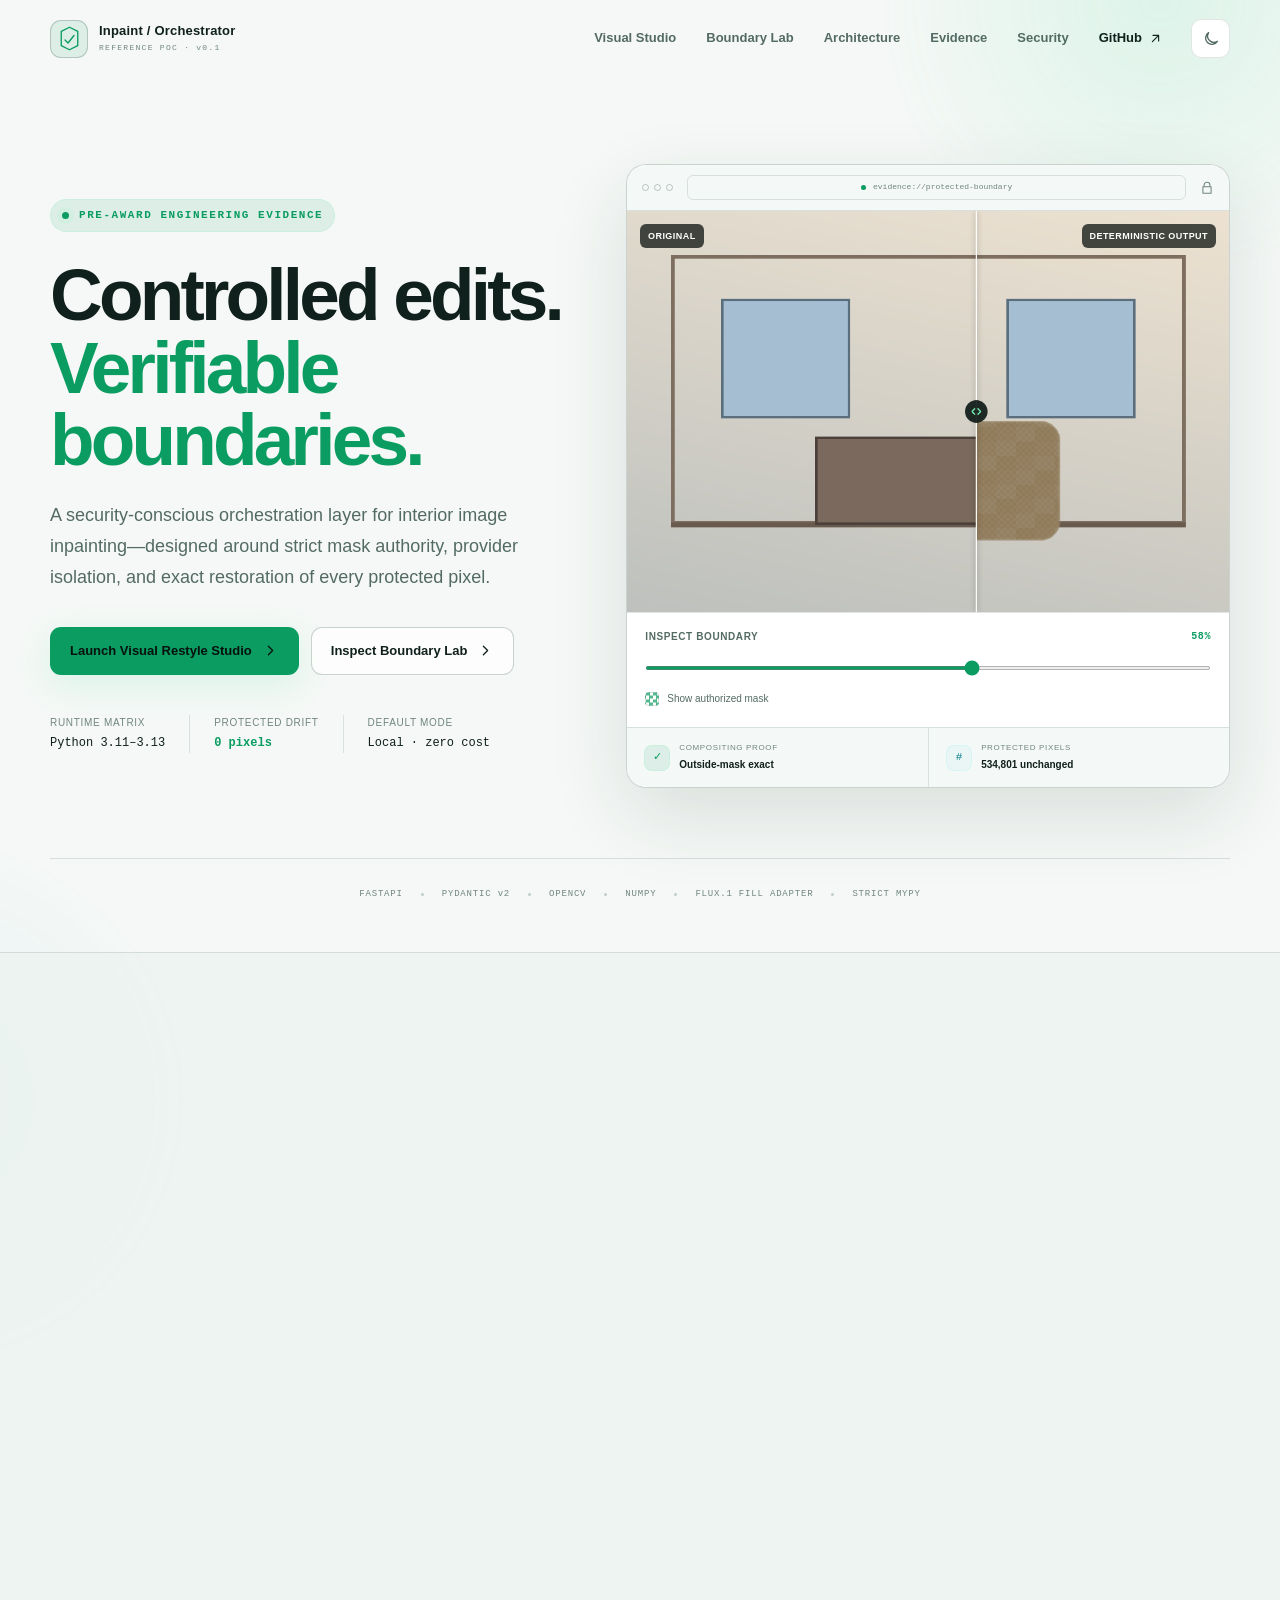
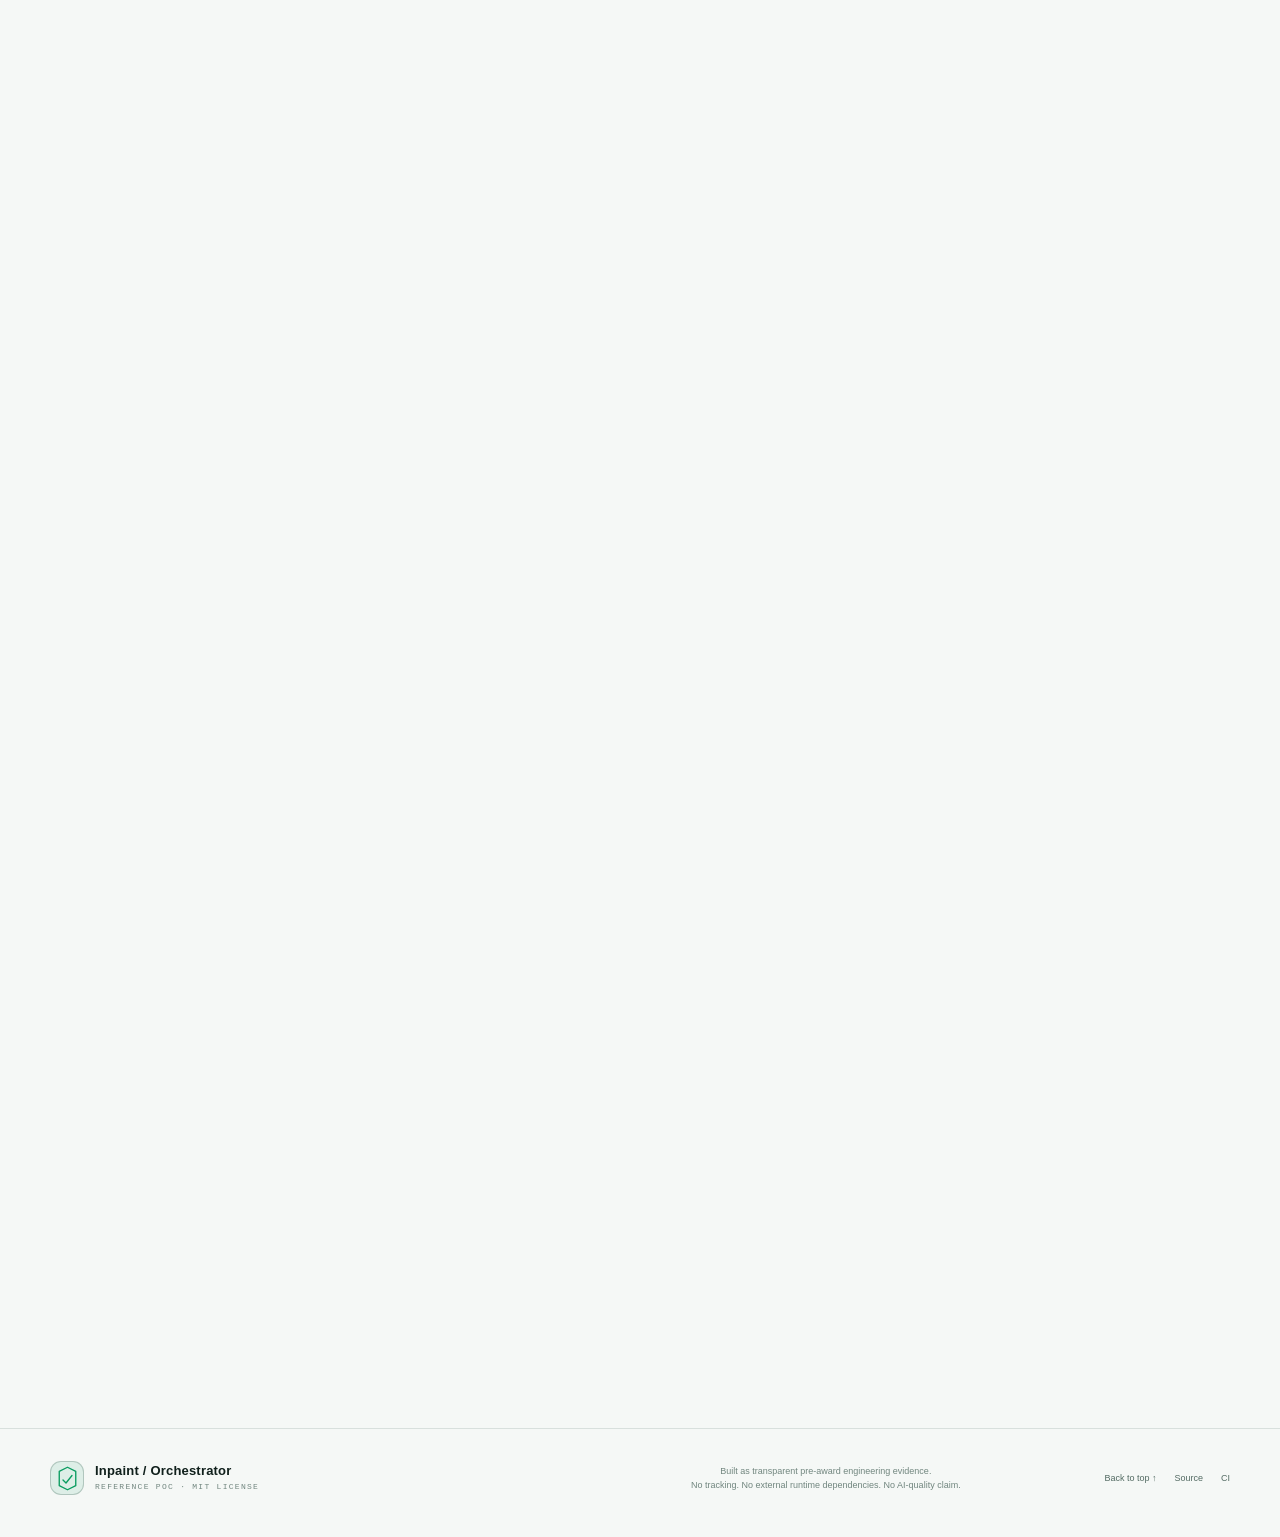
==== commit 12b2b9f4: "feat(orchestrator): add job API and visual restyle studio" ====
--- a/site/index.html
+++ b/site/index.html
@@ -49,6 +49,7 @@
       </button>
 
       <nav id="primary-nav" class="primary-nav" aria-label="Primary navigation" data-nav>
+        <a href="studio.html">Visual Studio</a>
         <a href="#lab">Boundary Lab</a>
         <a href="#architecture">Architecture</a>
         <a href="#evidence">Evidence</a>
@@ -74,13 +75,13 @@
           <h1 id="hero-title">Controlled edits.<br><span>Verifiable boundaries.</span></h1>
           <p class="hero-lede">A security-conscious orchestration layer for interior image inpainting—designed around strict mask authority, provider isolation, and exact restoration of every protected pixel.</p>
           <div class="hero-actions">
-            <a class="button button-primary" href="#lab">
-              Open Boundary Lab
+            <a class="button button-primary" href="studio.html">
+              Launch Visual Restyle Studio
               <svg viewBox="0 0 24 24" aria-hidden="true"><path d="m9 18 6-6-6-6"></path></svg>
             </a>
-            <a class="button button-secondary" href="https://github.com/AliNaderiii/interior-inpainting-orchestrator-poc" target="_blank" rel="noopener noreferrer">
-              Inspect source
-              <svg viewBox="0 0 24 24" aria-hidden="true"><path d="M7 17 17 7M8 7h9v9"></path></svg>
+            <a class="button button-secondary" href="#lab">
+              Inspect Boundary Lab
+              <svg viewBox="0 0 24 24" aria-hidden="true"><path d="m9 18 6-6-6-6"></path></svg>
             </a>
           </div>
           <dl class="hero-facts" aria-label="Project status">
@@ -264,7 +265,7 @@
           <article class="metric-card metric-card-accent"><div class="metric-top"><span>Protected-pixel drift</span><i>PASS</i></div><strong>0</strong><p>changed pixels outside the authorized hard mask</p><div class="mini-chart zero-chart" aria-hidden="true"><i></i><i></i><i></i><i></i><i></i><i></i><i></i><i></i></div></article>
           <article class="metric-card"><div class="metric-top"><span>Protected pixels proved</span><i>LOCAL</i></div><strong>534,801</strong><p>pixel comparisons in the approved synthetic artifact</p><div class="metric-progress" aria-hidden="true"><span></span></div></article>
           <article class="metric-card"><div class="metric-top"><span>Compatibility matrix</span><i>CI</i></div><strong>3 runtimes</strong><p>Python 3.11, 3.12 and 3.13 execute the test suite</p><div class="runtime-pills"><span>3.11 ✓</span><span>3.12 ✓</span><span>3.13 ✓</span></div></article>
-          <article class="metric-card"><div class="metric-top"><span>Automated test runs</span><i>CI MATRIX</i></div><strong>12 × 3</strong><p>twelve tests are required on every supported runtime</p><a href="https://github.com/AliNaderiii/interior-inpainting-orchestrator-poc/actions" target="_blank" rel="noopener noreferrer">View GitHub Actions <svg viewBox="0 0 24 24" aria-hidden="true"><path d="M7 17 17 7M8 7h9v9"></path></svg></a></article>
+          <article class="metric-card"><div class="metric-top"><span>Automated test runs</span><i>CI MATRIX</i></div><strong>24 × 3</strong><p>twenty-four tests are required on every supported runtime</p><a href="https://github.com/AliNaderiii/interior-inpainting-orchestrator-poc/actions" target="_blank" rel="noopener noreferrer">View GitHub Actions <svg viewBox="0 0 24 24" aria-hidden="true"><path d="M7 17 17 7M8 7h9v9"></path></svg></a></article>
         </div>
 
         <div class="assurance-table-wrap reveal">
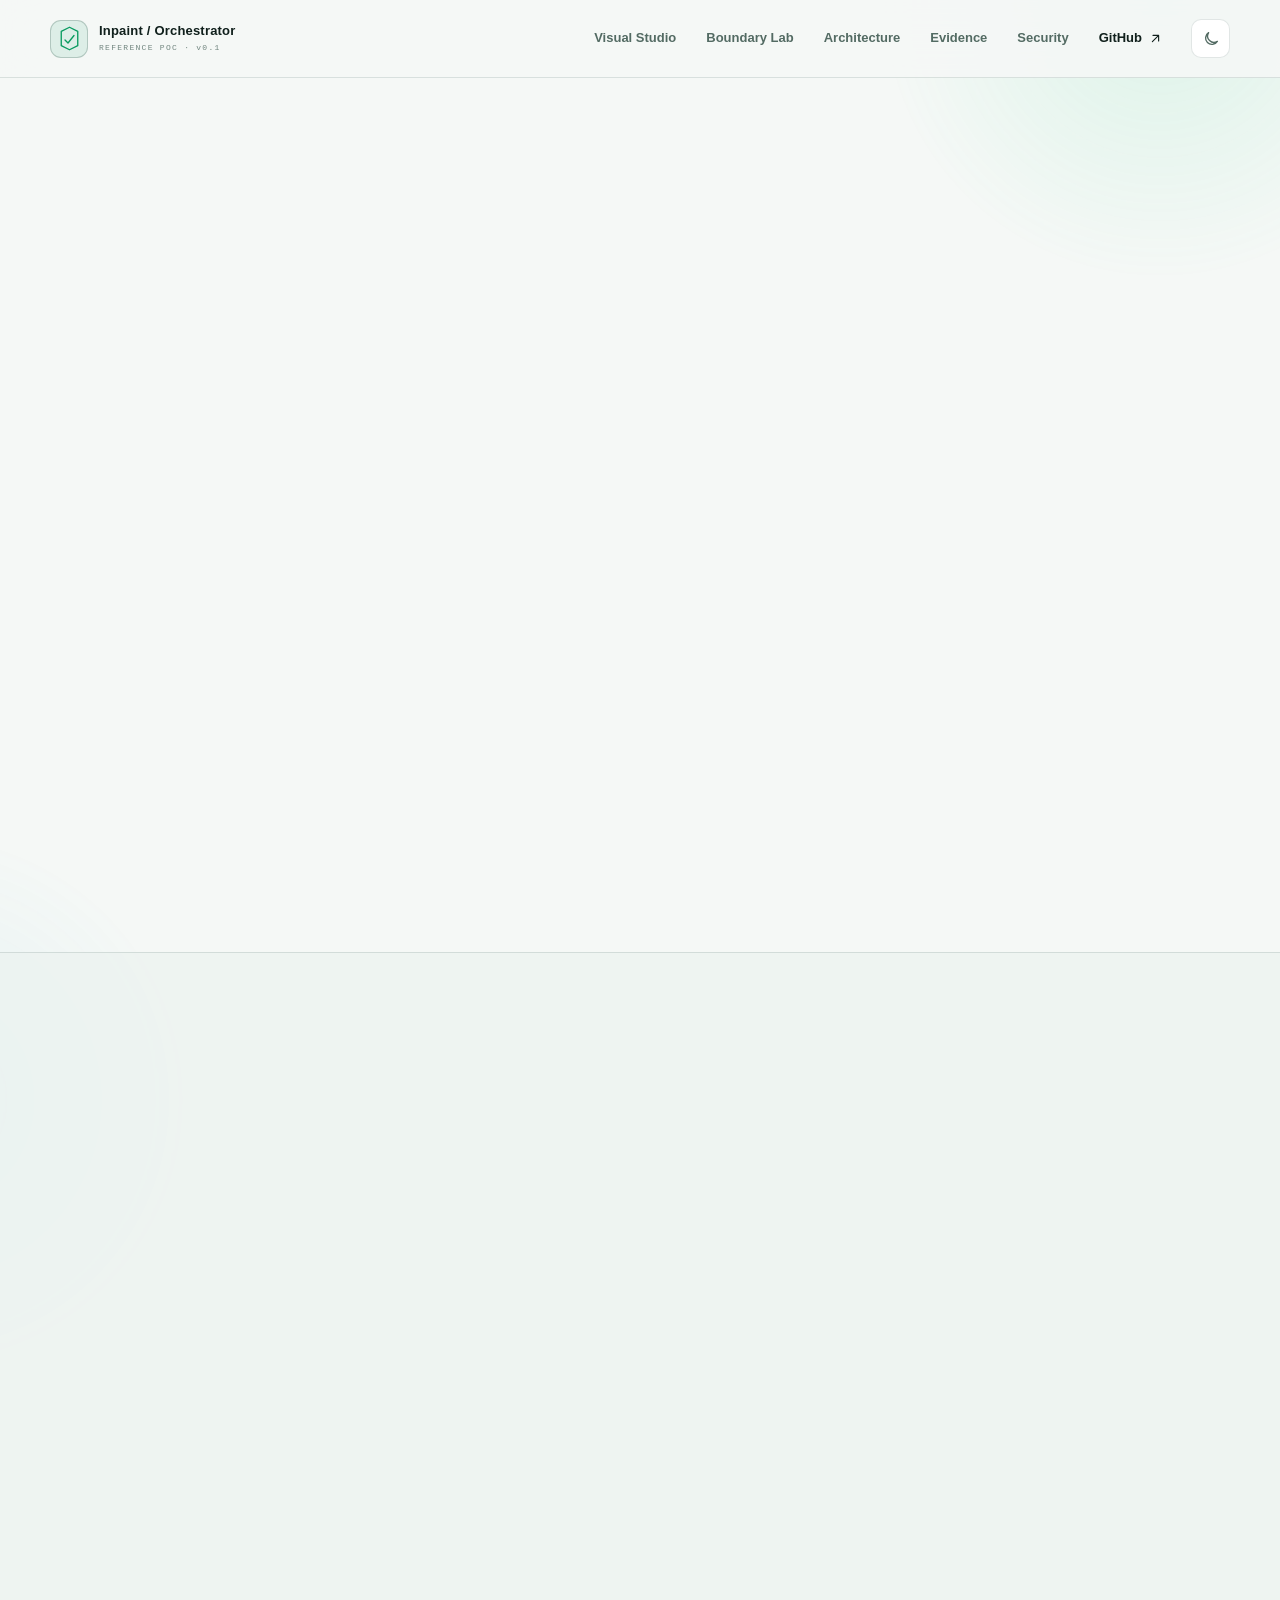
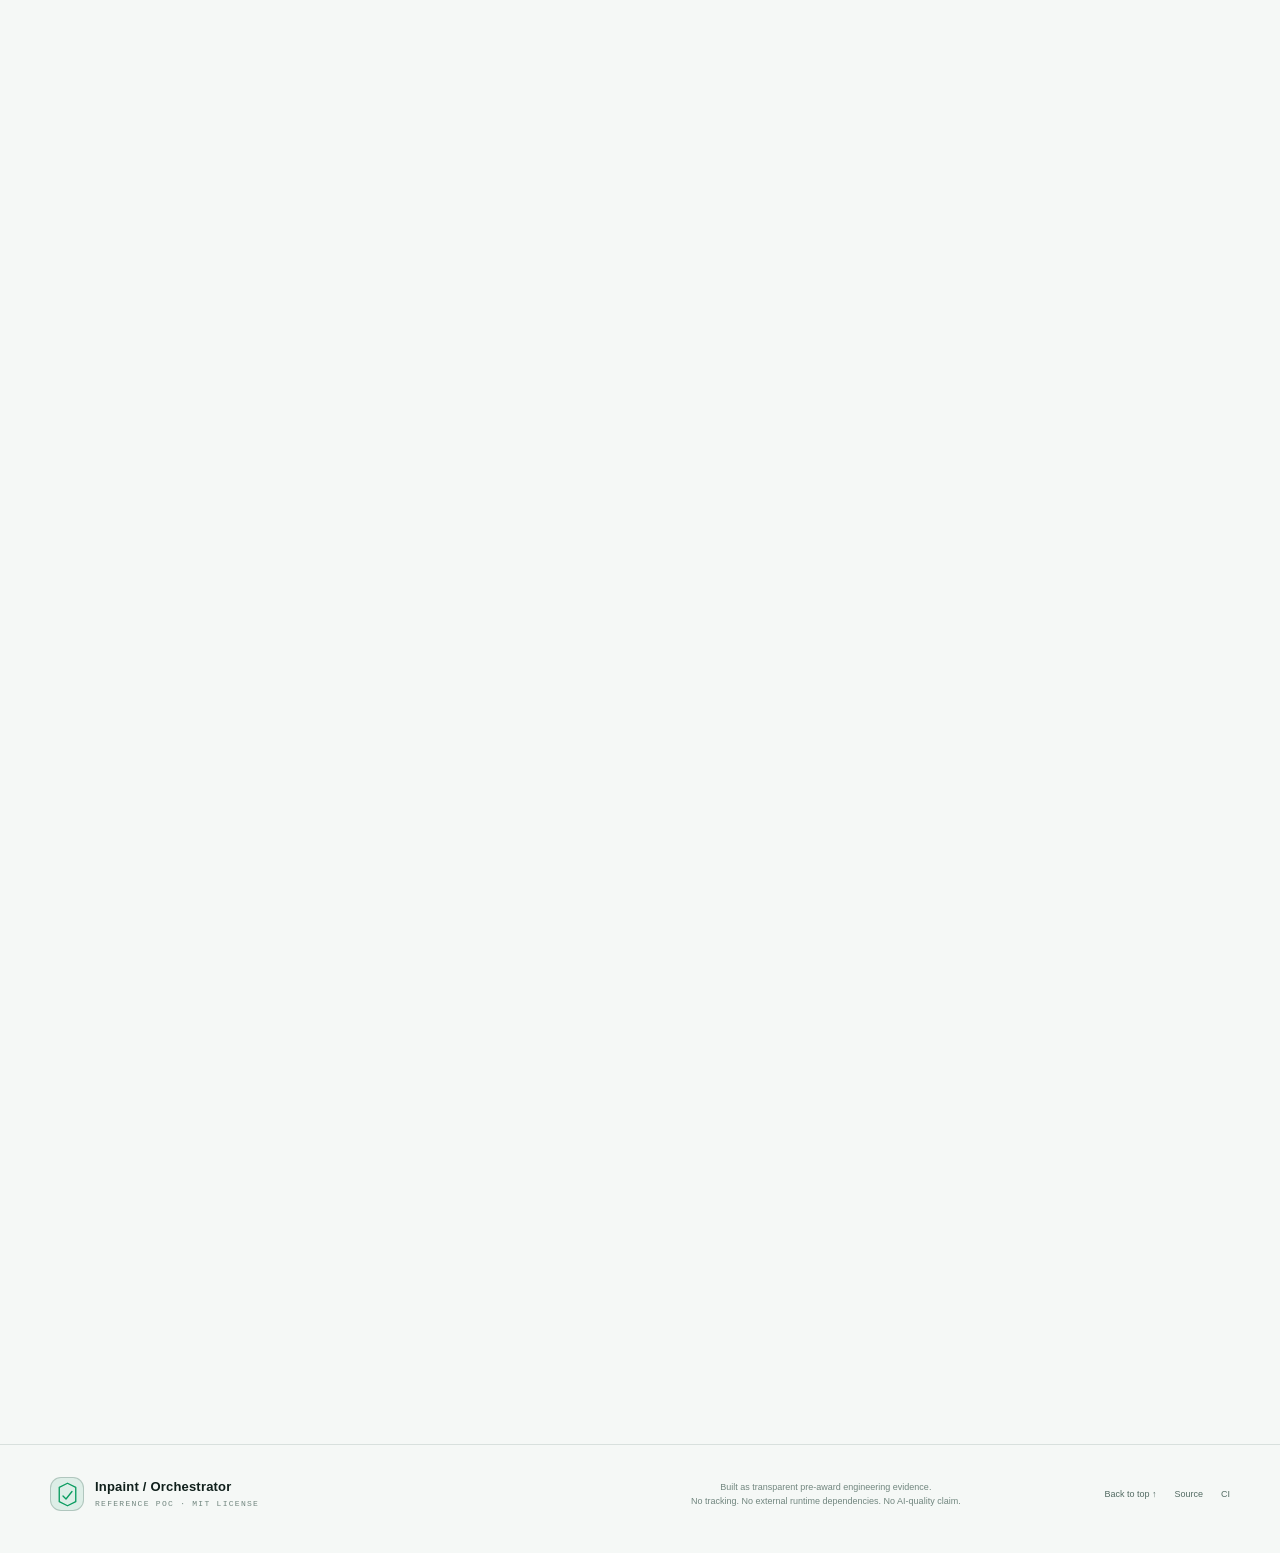
==== commit c8dc8310: "chore(release): harden pages and close v0.2.0 evidence" ====
--- a/site/index.html
+++ b/site/index.html
@@ -7,7 +7,7 @@
   <meta name="theme-color" content="#07100f">
   <meta name="color-scheme" content="dark light">
   <meta name="referrer" content="strict-origin-when-cross-origin">
-  <meta http-equiv="Content-Security-Policy" content="default-src 'self'; img-src 'self' data: blob:; style-src 'self'; script-src 'self'; connect-src 'none'; object-src 'none'; base-uri 'none'; form-action 'none'; frame-ancestors 'none'; upgrade-insecure-requests">
+  <meta http-equiv="Content-Security-Policy" content="default-src 'self'; img-src 'self' data: blob:; style-src 'self'; script-src 'self'; connect-src 'none'; object-src 'none'; base-uri 'none'; form-action 'none'; upgrade-insecure-requests">
   <meta property="og:type" content="website">
   <meta property="og:title" content="Interior Inpainting Orchestrator — Reference PoC">
   <meta property="og:description" content="Controlled edits. Verifiable boundaries. Provider-neutral orchestration with exact protected-pixel restoration.">
@@ -214,11 +214,11 @@
       <div class="shell">
         <div class="section-heading reveal">
           <div><p class="kicker">02 / ARCHITECTURE</p><h2 id="architecture-title">Provider-neutral by design.<br>Boundary-first by default.</h2></div>
-          <p>The provisional FastAPI contract isolates ingress, image policy, provider execution, and final compositing so each boundary can be reviewed and replaced independently.</p>
+          <p>Version 0.2 adds deterministic Style Intent compilation and a bounded job lifecycle while preserving the synchronous v1 route and the exact compositing boundary.</p>
         </div>
 
         <div class="flow-map reveal" aria-label="Inpainting request architecture">
-          <article><span>01</span><div class="flow-icon"><svg viewBox="0 0 24 24" aria-hidden="true"><path d="M4 4h16v16H4Z"></path><path d="M4 9h16M9 9v11"></path></svg></div><h3>Bounded ingress</h3><p>Multipart bytes, MIME policy, prompt length</p></article>
+          <article><span>01</span><div class="flow-icon"><svg viewBox="0 0 24 24" aria-hidden="true"><path d="M4 4h16v16H4Z"></path><path d="M4 9h16M9 9v11"></path></svg></div><h3>Intent + ingress</h3><p>Deterministic prompt, multipart limits, idempotency</p></article>
           <i class="flow-arrow" aria-hidden="true"><svg viewBox="0 0 40 12"><path d="M1 6h35m-5-5 5 5-5 5"></path></svg></i>
           <article><span>02</span><div class="flow-icon"><svg viewBox="0 0 24 24" aria-hidden="true"><path d="M4 5h16v14H4Z"></path><path d="m4 16 5-5 4 4 2-2 5 5"></path></svg></div><h3>Normalize</h3><p>Decode limits, EXIF orientation, RGB policy</p></article>
           <i class="flow-arrow" aria-hidden="true"><svg viewBox="0 0 40 12"><path d="M1 6h35m-5-5 5 5-5 5"></path></svg></i>
@@ -231,18 +231,20 @@
 
         <div class="architecture-detail-grid">
           <div class="code-card reveal">
-            <div class="code-head"><span><i></i><i></i><i></i></span><strong>POST /poc/v1/inpaint</strong><button type="button" data-copy-code>Copy</button></div>
-            <pre><code data-code-block><span class="code-muted"># Provisional PoC contract</span>
-curl -X POST http://localhost:8000/poc/v1/inpaint \
+            <div class="code-head"><span><i></i><i></i><i></i></span><strong>POST /poc/v2/jobs</strong><button type="button" data-copy-code>Copy</button></div>
+            <pre><code data-code-block><span class="code-muted"># Bounded job + transparent StyleIntent</span>
+curl -X POST http://localhost:8000/poc/v2/jobs \
+  -H <span class="code-string">"Idempotency-Key: room-edit-0001"</span> \
   -F <span class="code-string">"image=@room.png;type=image/png"</span> \
   -F <span class="code-string">"mask=@mask.png;type=image/png"</span> \
-  -F <span class="code-string">"prompt=Restyle the authorized wall"</span> \
-  --output result.png
-
-<span class="code-muted"># Response evidence headers</span>
-x-poc-provider: deterministic-demo
-content-type: image/png
-cache-control: no-store</code></pre>
+  -F <span class="code-string">'intent={"style":"japandi","materials":["wood","stone"]}'</span>
+
+<span class="code-muted"># 202 Accepted · poll the Location URL</span>
+location: /poc/v2/jobs/{job_id}
+retry-after: 1
+cache-control: no-store
+
+<span class="code-muted"># POST /poc/v1/inpaint remains available</span></code></pre>
           </div>
           <div class="boundary-card reveal reveal-delay">
             <p class="kicker">NON-NEGOTIABLE INVARIANT</p>
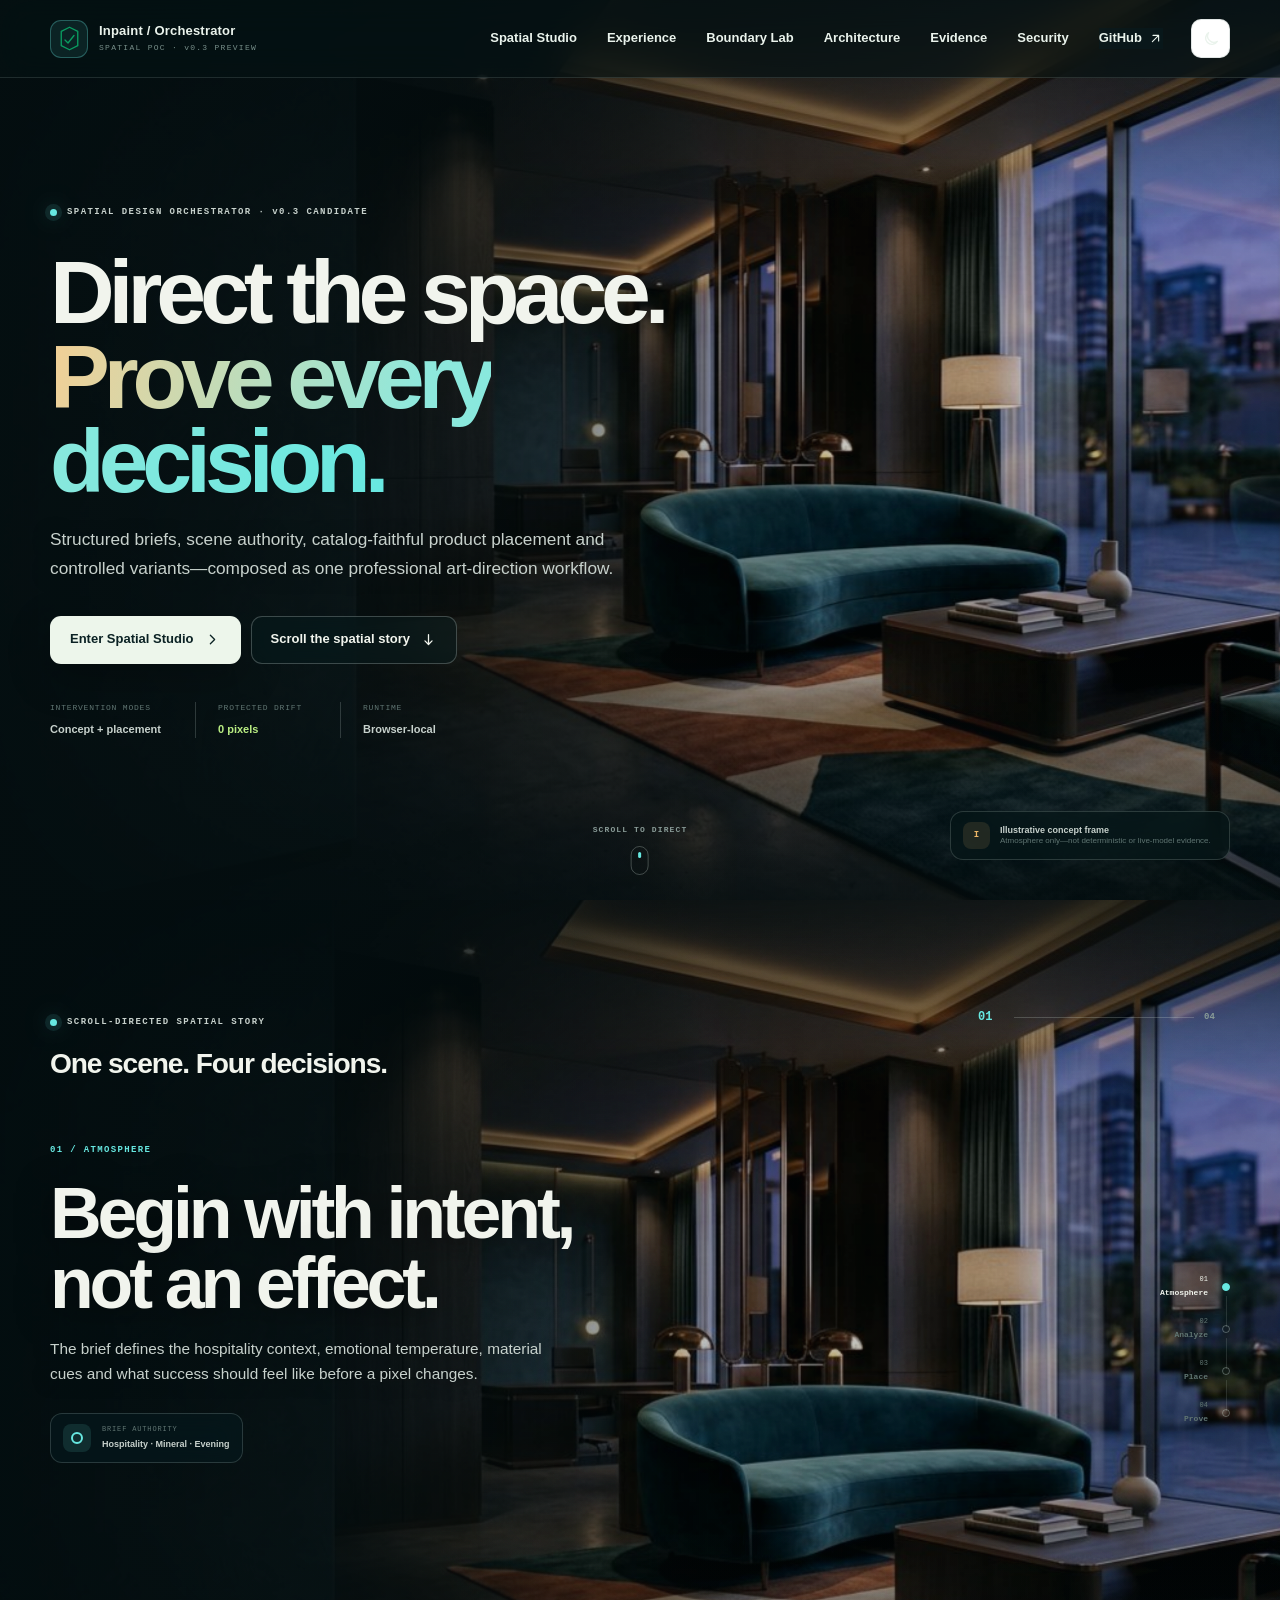
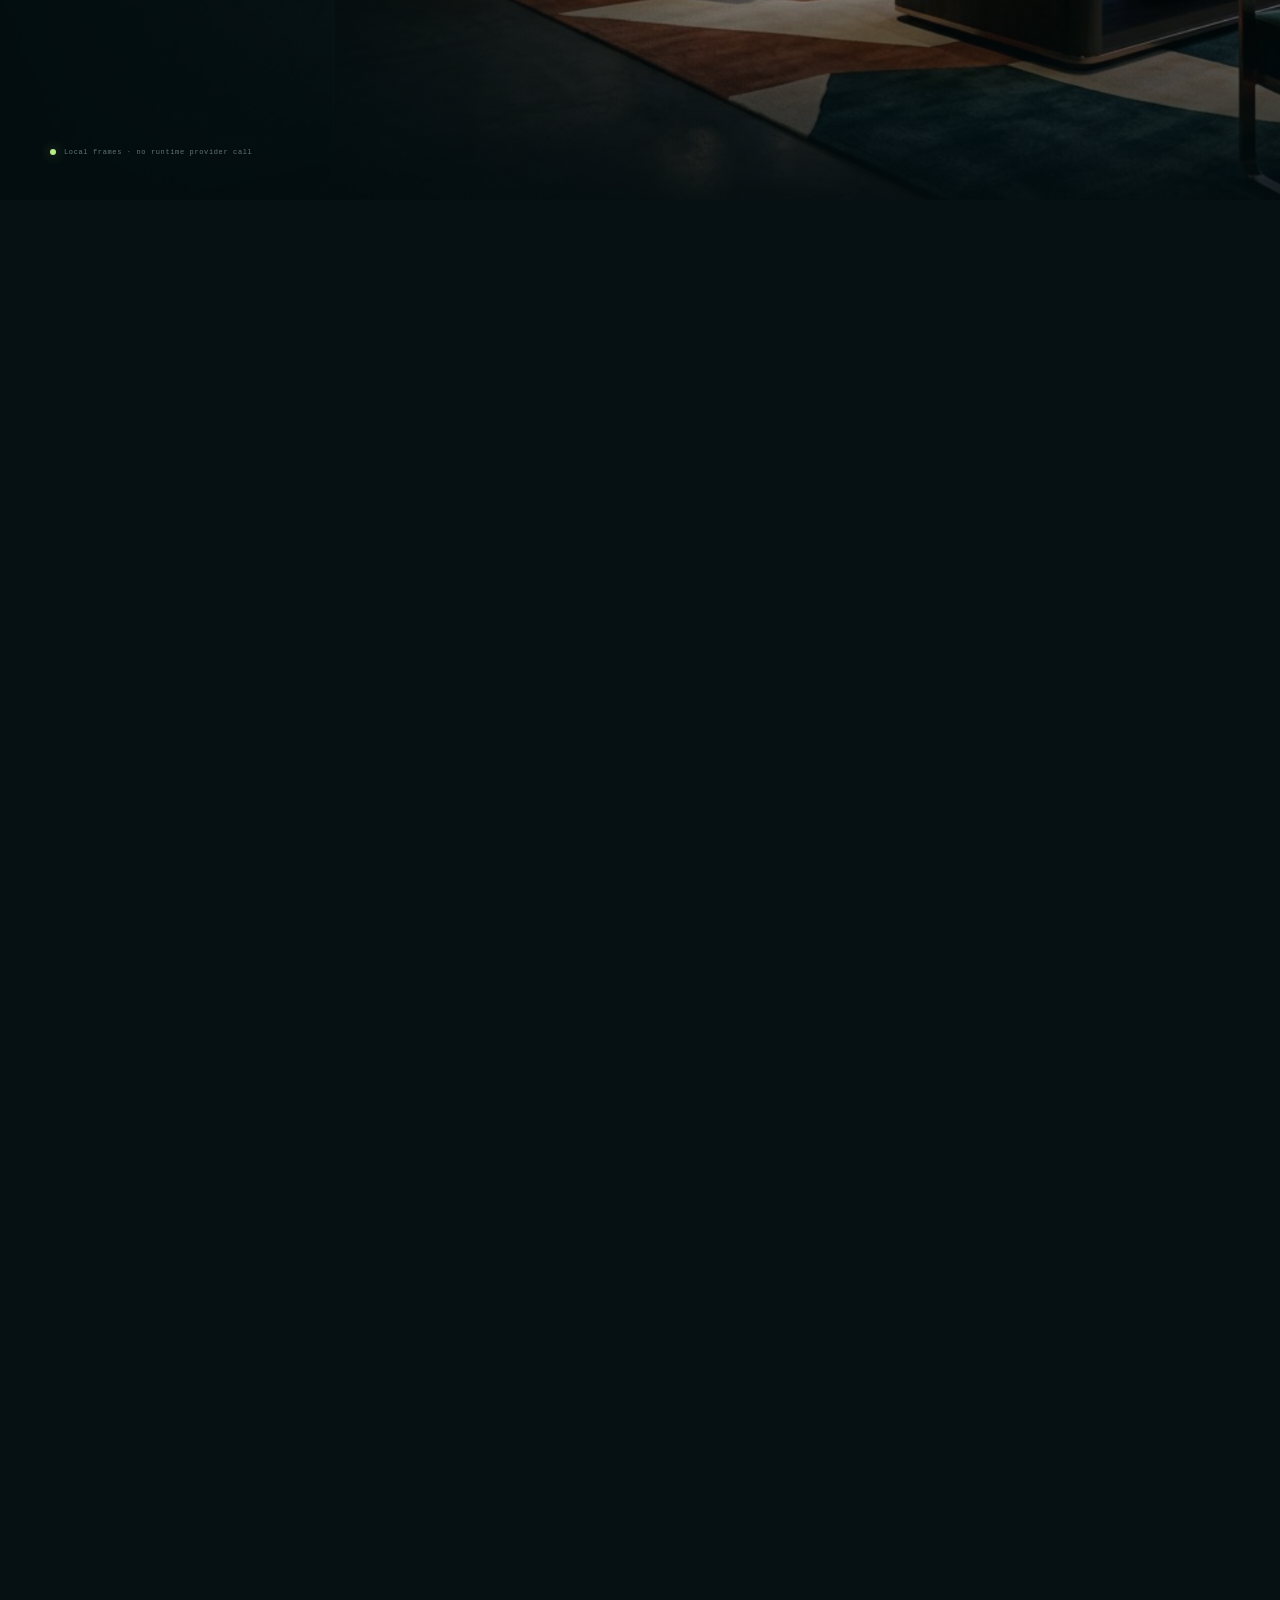
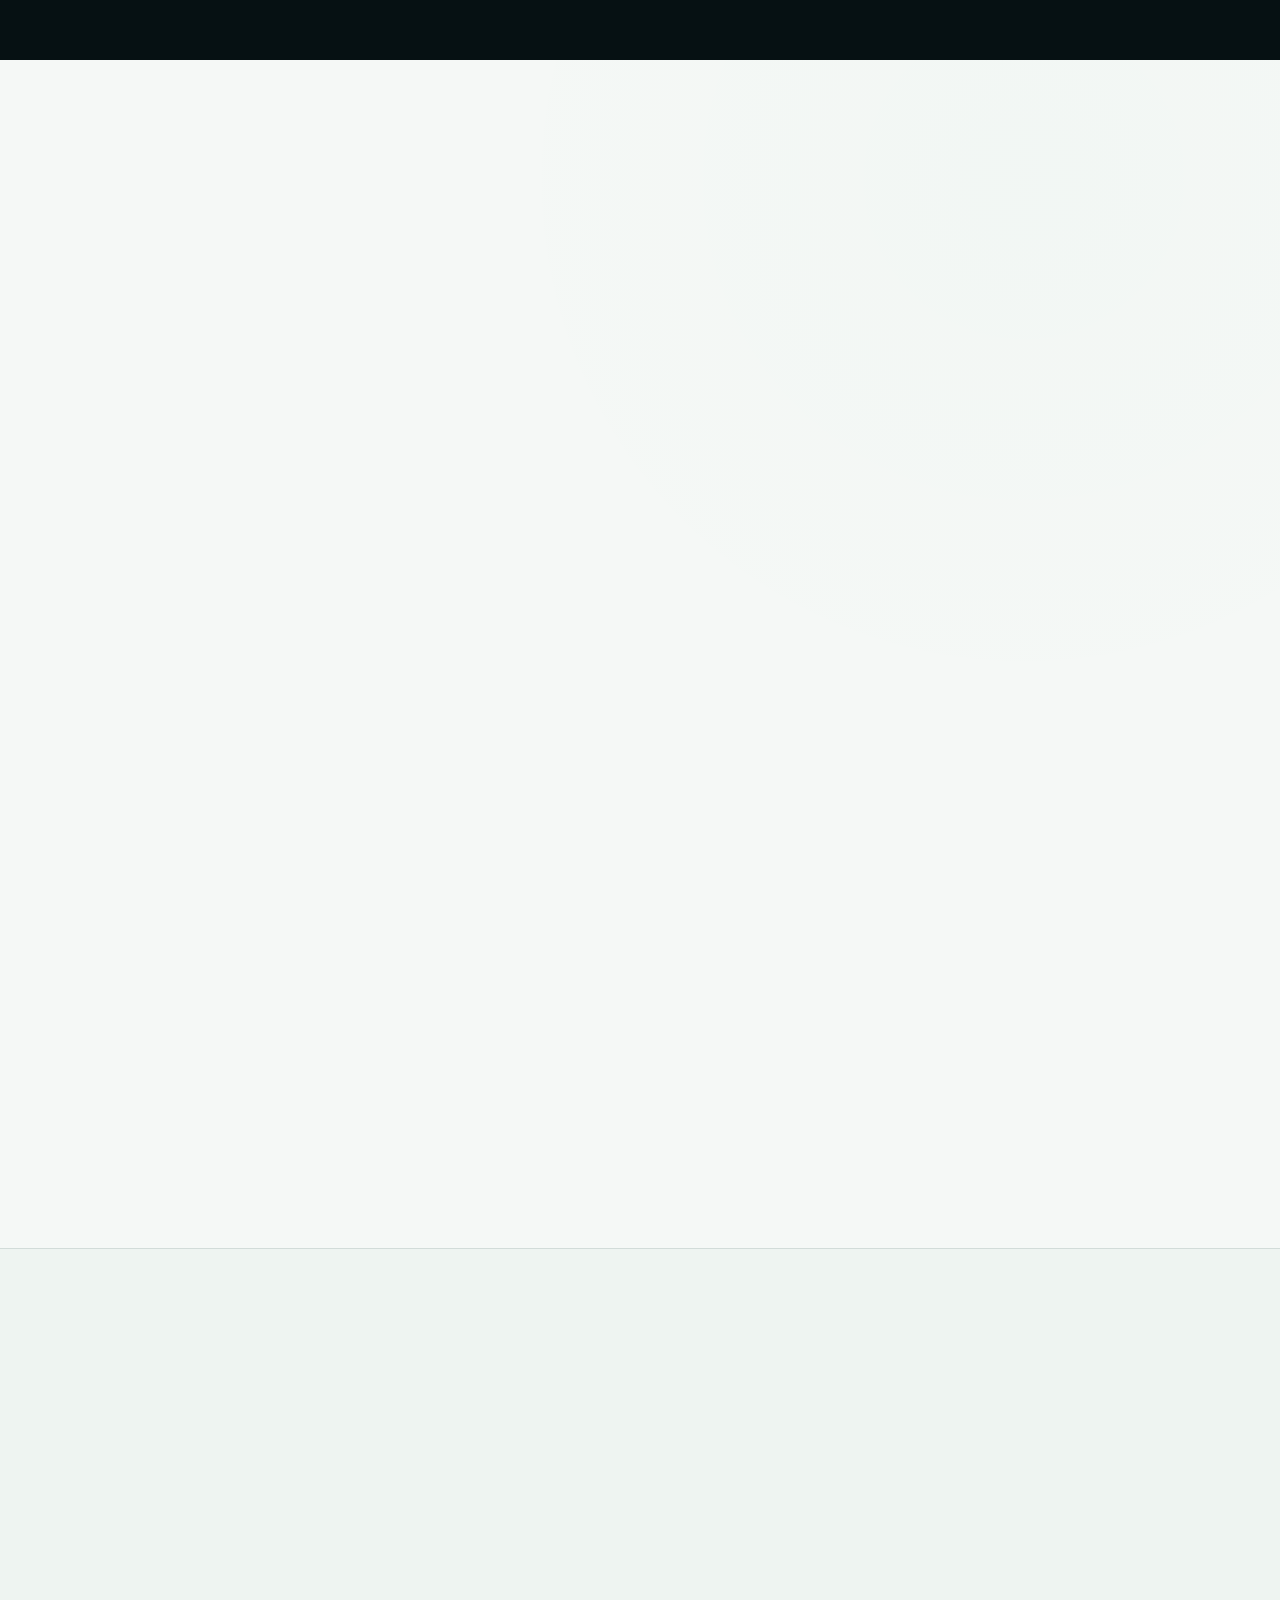
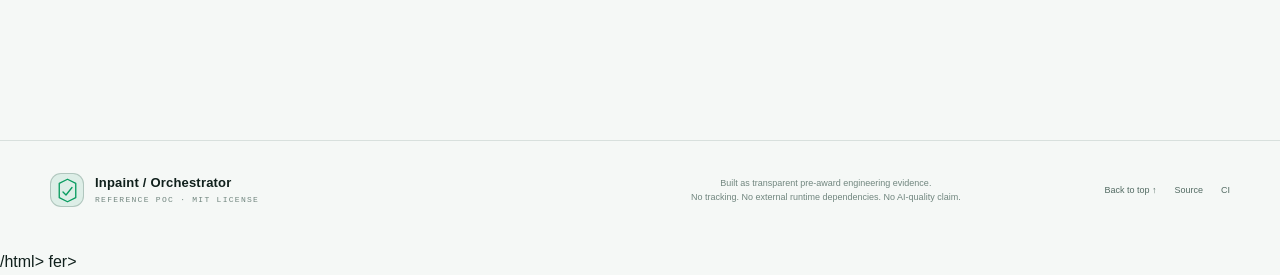
==== commit bf6c8e50: "feat: add spatial studio and cinematic showcase" ====
--- a/site/index.html
+++ b/site/index.html
@@ -3,14 +3,14 @@
 <head>
   <meta charset="utf-8">
   <meta name="viewport" content="width=device-width, initial-scale=1">
-  <meta name="description" content="A security-conscious reference PoC for controlled interior image inpainting, with exact restoration of protected pixels.">
+  <meta name="description" content="A security-conscious Spatial Design Orchestrator reference PoC for structured briefs, controlled placement, variants and exact restoration of protected pixels.">
   <meta name="theme-color" content="#07100f">
   <meta name="color-scheme" content="dark light">
   <meta name="referrer" content="strict-origin-when-cross-origin">
   <meta http-equiv="Content-Security-Policy" content="default-src 'self'; img-src 'self' data: blob:; style-src 'self'; script-src 'self'; connect-src 'none'; object-src 'none'; base-uri 'none'; form-action 'none'; upgrade-insecure-requests">
   <meta property="og:type" content="website">
   <meta property="og:title" content="Interior Inpainting Orchestrator — Reference PoC">
-  <meta property="og:description" content="Controlled edits. Verifiable boundaries. Provider-neutral orchestration with exact protected-pixel restoration.">
+  <meta property="og:description" content="AI-assisted art direction with structured briefs, controlled product placement, variant review and verifiable pixel boundaries.">
   <meta property="og:image" content="https://alinaderiii.github.io/interior-inpainting-orchestrator-poc/assets/social-preview.png">
   <meta property="og:image:width" content="1200">
   <meta property="og:image:height" content="630">
@@ -21,6 +21,7 @@
   <link rel="icon" href="icons/favicon.svg" type="image/svg+xml">
   <link rel="manifest" href="manifest.webmanifest">
   <link rel="stylesheet" href="styles.css">
+  <link rel="stylesheet" href="cinematic.css">
   <title>Interior Inpainting Orchestrator — Reference PoC</title>
 </head>
 <body>
@@ -39,7 +40,7 @@
         </span>
         <span class="brand-copy">
           <strong>Inpaint / Orchestrator</strong>
-          <small>REFERENCE POC · v0.1</small>
+          <small>SPATIAL POC · v0.3 PREVIEW</small>
         </span>
       </a>
 
@@ -49,7 +50,8 @@
       </button>
 
       <nav id="primary-nav" class="primary-nav" aria-label="Primary navigation" data-nav>
-        <a href="studio.html">Visual Studio</a>
+        <a href="spatial.html">Spatial Studio</a>
+        <a href="#experience">Experience</a>
         <a href="#lab">Boundary Lab</a>
         <a href="#architecture">Architecture</a>
         <a href="#evidence">Evidence</a>
@@ -68,27 +70,134 @@
   </header>
 
   <main id="main-content">
-    <section class="hero section" id="top" aria-labelledby="hero-title">
-      <div class="shell hero-grid">
-        <div class="hero-copy reveal">
-          <div class="eyebrow"><span class="live-dot" aria-hidden="true"></span> Pre-award engineering evidence</div>
-          <h1 id="hero-title">Controlled edits.<br><span>Verifiable boundaries.</span></h1>
-          <p class="hero-lede">A security-conscious orchestration layer for interior image inpainting—designed around strict mask authority, provider isolation, and exact restoration of every protected pixel.</p>
+    <section class="cinematic-hero" id="top" aria-labelledby="hero-title">
+      <div class="cinematic-hero-media" aria-hidden="true">
+        <img class="hero-frame hero-frame-concept" src="assets/cinematic-lounge-concept.jpg" alt="" width="1376" height="768" fetchpriority="high">
+        <img class="hero-frame hero-frame-analysis" src="assets/cinematic-lounge-analysis.jpg" alt="" width="1376" height="768">
+        <span class="hero-depth-grid"></span>
+        <span class="hero-film-grain"></span>
+        <span class="hero-vignette"></span>
+      </div>
+
+      <div class="shell cinematic-hero-content">
+        <div class="cinematic-hero-copy">
+          <div class="cinematic-eyebrow"><span aria-hidden="true"></span> SPATIAL DESIGN ORCHESTRATOR · v0.3 CANDIDATE</div>
+          <h1 id="hero-title">Direct the space.<br><span>Prove every decision.</span></h1>
+          <p>Structured briefs, scene authority, catalog-faithful product placement and controlled variants—composed as one professional art-direction workflow.</p>
           <div class="hero-actions">
-            <a class="button button-primary" href="studio.html">
-              Launch Visual Restyle Studio
+            <a class="button button-primary" href="spatial.html">
+              Enter Spatial Studio
               <svg viewBox="0 0 24 24" aria-hidden="true"><path d="m9 18 6-6-6-6"></path></svg>
             </a>
-            <a class="button button-secondary" href="#lab">
-              Inspect Boundary Lab
-              <svg viewBox="0 0 24 24" aria-hidden="true"><path d="m9 18 6-6-6-6"></path></svg>
+            <a class="button button-cinematic" href="#experience">
+              Scroll the spatial story
+              <svg viewBox="0 0 24 24" aria-hidden="true"><path d="M12 5v14m0 0 5-5m-5 5-5-5"></path></svg>
             </a>
           </div>
-          <dl class="hero-facts" aria-label="Project status">
-            <div><dt>Runtime matrix</dt><dd>Python 3.11–3.13</dd></div>
+          <dl class="cinematic-hero-facts" aria-label="Candidate capabilities">
+            <div><dt>Intervention modes</dt><dd>Concept + placement</dd></div>
             <div><dt>Protected drift</dt><dd><strong>0 pixels</strong></dd></div>
-            <div><dt>Default mode</dt><dd>Local · zero cost</dd></div>
+            <div><dt>Runtime</dt><dd>Browser-local</dd></div>
           </dl>
+        </div>
+
+        <div class="cinematic-frame-note">
+          <span aria-hidden="true">I</span>
+          <p><strong>Illustrative concept frame</strong>Atmosphere only—not deterministic or live-model evidence.</p>
+        </div>
+      </div>
+
+      <a class="cinematic-scroll-cue" href="#experience">
+        <span>Scroll to direct</span>
+        <i aria-hidden="true"><b></b></i>
+      </a>
+    </section>
+
+    <section class="cinematic-story" id="experience" data-cinematic aria-labelledby="cinematic-title">
+      <div class="cinematic-pin">
+        <div class="cinematic-world" aria-hidden="true">
+          <div class="cinematic-camera" data-cinematic-camera>
+            <img class="cinematic-world-frame cinematic-world-concept" data-cinematic-concept src="assets/cinematic-lounge-concept.jpg" alt="" width="1376" height="768">
+            <img class="cinematic-world-frame cinematic-world-analysis" data-cinematic-analysis src="assets/cinematic-lounge-analysis.jpg" alt="" width="1376" height="768">
+            <span class="cinematic-world-grid"></span>
+            <span class="cinematic-scan"></span>
+            <img class="cinematic-product-plane" data-cinematic-product src="assets/spatial-hero-carpet.png" alt="" width="720" height="440">
+            <span class="cinematic-placement-plane"></span>
+            <span class="cinematic-lock lock-window"><i></i></span>
+            <span class="cinematic-lock lock-sofa"><i></i></span>
+          </div>
+          <span class="cinematic-world-vignette"></span>
+          <span class="cinematic-world-grain"></span>
+        </div>
+
+        <div class="shell cinematic-overlay">
+          <div class="cinematic-topline">
+            <div>
+              <span class="cinematic-eyebrow"><span aria-hidden="true"></span> SCROLL-DIRECTED SPATIAL STORY</span>
+              <h2 id="cinematic-title">One scene. Four decisions.</h2>
+            </div>
+            <div class="cinematic-progress-readout"><span data-cinematic-step>01</span><i><b data-cinematic-bar></b></i><strong>04</strong></div>
+          </div>
+
+          <div class="cinematic-chapters" aria-label="Spatial story chapters">
+            <article class="cinematic-chapter is-active" data-cinematic-chapter="0">
+              <span>01 / ATMOSPHERE</span>
+              <h3>Begin with intent,<br>not an effect.</h3>
+              <p>The brief defines the hospitality context, emotional temperature, material cues and what success should feel like before a pixel changes.</p>
+              <div class="chapter-contract"><i aria-hidden="true"></i><span><small>BRIEF AUTHORITY</small><strong>Hospitality · Mineral · Evening</strong></span></div>
+            </article>
+
+            <article class="cinematic-chapter" data-cinematic-chapter="1">
+              <span>02 / ANALYZE</span>
+              <h3>Turn the room into<br>a decision map.</h3>
+              <p>Architecture, openings and furniture become explicit locks. The hero floor plane is the only placement authority.</p>
+              <div class="chapter-contract"><i aria-hidden="true"></i><span><small>SCENE POLICY</small><strong>3 hard locks · 1 editable plane</strong></span></div>
+            </article>
+
+            <article class="cinematic-chapter" data-cinematic-chapter="2">
+              <span>03 / PLACE</span>
+              <h3>Move the product.<br>Do not reinvent it.</h3>
+              <p>The catalog raster remains immutable while perspective, contact shadow and foreground occlusion establish the spatial fit.</p>
+              <div class="chapter-contract"><i aria-hidden="true"></i><span><small>PRODUCT POLICY</small><strong>Transform only · SHA verified</strong></span></div>
+            </article>
+
+            <article class="cinematic-chapter" data-cinematic-chapter="3">
+              <span>04 / PROVE</span>
+              <h3>Review the direction.<br>Carry the evidence.</h3>
+              <p>Controlled variants change approved design variables; the handoff records hashes, transforms, boundaries and exact protected-pixel restoration.</p>
+              <div class="chapter-contract is-proof"><i aria-hidden="true">✓</i><span><small>PROTECTED DRIFT</small><strong>0 pixels · exact source match</strong></span></div>
+            </article>
+          </div>
+
+          <ol class="cinematic-step-nav" aria-label="Current cinematic chapter">
+            <li class="is-active" data-cinematic-nav="0"><span>01</span><strong>Atmosphere</strong></li>
+            <li data-cinematic-nav="1"><span>02</span><strong>Analyze</strong></li>
+            <li data-cinematic-nav="2"><span>03</span><strong>Place</strong></li>
+            <li data-cinematic-nav="3"><span>04</span><strong>Prove</strong></li>
+          </ol>
+
+          <div class="cinematic-proof-hud" data-cinematic-proof>
+            <span><small>SCENE</small><strong>SD-003</strong></span>
+            <span><small>ASSET</small><strong>e87dc9…</strong></span>
+            <span><small>DRIFT</small><strong>0 PX</strong></span>
+          </div>
+
+          <div class="cinematic-local-note"><i aria-hidden="true"></i> Local frames · no runtime provider call</div>
+        </div>
+      </div>
+    </section>
+
+    <section class="section cinematic-evidence" aria-labelledby="evidence-portal-title">
+      <div class="shell cinematic-evidence-grid">
+        <div class="cinematic-evidence-copy reveal">
+          <p class="kicker">EXECUTABLE EVIDENCE / NOT A SHOWREEL CLAIM</p>
+          <h2 id="evidence-portal-title">The atmosphere is cinematic.<br>The boundary is exact.</h2>
+          <p>The frames above communicate product direction. This inspector below is different: it uses repository-owned synthetic inputs to demonstrate the deterministic protected-pixel invariant.</p>
+          <div class="evidence-distinction">
+            <div><span aria-hidden="true">I</span><p><strong>Illustrative</strong>Cinematic art-direction frames</p></div>
+            <div><span aria-hidden="true">E</span><p><strong>Executable</strong>Browser-local pixel comparison</p></div>
+          </div>
+          <a class="button button-secondary" href="#lab">Open the full Boundary Lab <svg viewBox="0 0 24 24" aria-hidden="true"><path d="m9 18 6-6-6-6"></path></svg></a>
         </div>
 
         <div class="hero-visual reveal reveal-delay" aria-label="Interactive before and after evidence">
@@ -96,9 +205,7 @@
             <div class="window-bar" aria-hidden="true">
               <div class="window-dots"><i></i><i></i><i></i></div>
               <div class="window-address"><span></span> evidence://protected-boundary</div>
-              <div class="window-secure">
-                <svg viewBox="0 0 24 24"><path d="M7 10V7a5 5 0 0 1 10 0v3M5 10h14v11H5Z"></path></svg>
-              </div>
+              <div class="window-secure"><svg viewBox="0 0 24 24"><path d="M7 10V7a5 5 0 0 1 10 0v3M5 10h14v11H5Z"></path></svg></div>
             </div>
             <div class="compare-wrap">
               <canvas class="compare-canvas" width="960" height="640" data-compare-canvas aria-label="Before and deterministic after comparison"></canvas>
@@ -107,15 +214,9 @@
               <span class="image-tag image-tag-after">Deterministic output</span>
             </div>
             <div class="compare-controls">
-              <label class="range-label" for="compare-range">
-                <span>Inspect boundary</span>
-                <output for="compare-range" data-compare-output>58%</output>
-              </label>
+              <label class="range-label" for="compare-range"><span>Inspect boundary</span><output for="compare-range" data-compare-output>58%</output></label>
               <input id="compare-range" class="range" type="range" min="0" max="100" value="58" data-compare-range>
-              <button class="mask-toggle" type="button" aria-pressed="false" data-mask-toggle>
-                <span class="checker" aria-hidden="true"></span>
-                Show authorized mask
-              </button>
+              <button class="mask-toggle" type="button" aria-pressed="false" data-mask-toggle><span class="checker" aria-hidden="true"></span>Show authorized mask</button>
             </div>
             <div class="proof-strip">
               <div><span class="proof-icon proof-pass" aria-hidden="true">✓</span><span><small>Compositing proof</small><strong>Outside-mask exact</strong></span></div>
@@ -124,8 +225,8 @@
           </div>
         </div>
       </div>
-      <div class="shell trust-row reveal" aria-label="Core technologies">
-        <span>FASTAPI</span><i></i><span>PYDANTIC v2</span><i></i><span>OPENCV</span><i></i><span>NUMPY</span><i></i><span>FLUX.1 FILL ADAPTER</span><i></i><span>STRICT MYPY</span>
+      <div class="shell cinematic-techline reveal" aria-label="Core technologies">
+        <span>SPATIAL BRIEF</span><i></i><span>PROJECTIVE PLACEMENT</span><i></i><span>OPENCV</span><i></i><span>EXACT RESTORE</span><i></i><span>FASTAPI</span><i></i><span>STRICT MYPY</span>
       </div>
     </section>
 
@@ -329,6 +430,11 @@
     </div>
   </footer>
 
+  <script src="cinematic.js" defer></script>
   <script src="app.js" defer></script>
 </body>
 </html>
+/html>
+fer></script>
+</body>
+</html>
--- a/site/styles.css
+++ b/site/styles.css
@@ -69,8 +69,8 @@
 .ambient-one { width: 600px; height: 600px; top: -300px; right: -180px; background: radial-gradient(circle, rgba(51, 217, 143, .12), transparent 66%); }
 .ambient-two { width: 560px; height: 560px; top: 820px; left: -360px; background: radial-gradient(circle, rgba(51, 178, 217, .08), transparent 68%); }
 
-.site-header { position: fixed; inset: 0 0 auto; height: var(--header-height); z-index: 50; border-bottom: 1px solid transparent; transition: background .25s, border-color .25s, backdrop-filter .25s; }
-.site-header.is-scrolled { background: color-mix(in srgb, var(--bg) 88%, transparent); border-color: var(--line); backdrop-filter: blur(18px); }
+.site-header { position: fixed; inset: 0 0 auto; height: var(--header-height); z-index: 50; border-bottom: 1px solid transparent; transition: background-color .25s, border-color .25s; }
+.site-header.is-scrolled { background: color-mix(in srgb, var(--bg) 88%, transparent); border-color: var(--line); -webkit-backdrop-filter: saturate(125%) blur(18px); backdrop-filter: saturate(125%) blur(18px); }
 .nav-shell { height: 100%; display: flex; align-items: center; gap: 24px; }
 .brand { display: inline-flex; align-items: center; gap: 11px; flex-shrink: 0; }
 .brand-mark { width: 38px; height: 38px; display: grid; place-items: center; border: 1px solid var(--line-strong); border-radius: 11px; background: var(--accent-soft); color: var(--accent); }
@@ -376,6 +376,27 @@
   th, td { min-width: 130px; padding: 12px 14px; }
 }
 
+@supports not ((backdrop-filter: blur(1px)) or (-webkit-backdrop-filter: blur(1px))) {
+  .site-header.is-scrolled,
+  .site-header { background: var(--bg); }
+}
+
+@media (prefers-reduced-transparency: reduce) {
+  .site-header.is-scrolled,
+  .site-header {
+    background: var(--bg);
+    -webkit-backdrop-filter: none;
+    backdrop-filter: none;
+  }
+  .ambient { display: none; }
+}
+
+@media (prefers-contrast: more) {
+  :root { --line: rgba(224, 244, 236, .34); --line-strong: rgba(232, 250, 242, .62); --muted: #c5d2cd; --faint: #abbab4; }
+  [data-theme="light"] { --line: rgba(14, 42, 37, .34); --line-strong: rgba(14, 42, 37, .62); --muted: #354c46; --faint: #4f645e; }
+  .button, .lab-grid, .visual-frame { border-width: 2px; }
+}
+
 @media (prefers-reduced-motion: reduce) {
   html { scroll-behavior: auto; }
   *, *::before, *::after { animation-duration: .01ms !important; animation-iteration-count: 1 !important; transition-duration: .01ms !important; }
--- a/site/cinematic.css
+++ b/site/cinematic.css
@@ -0,0 +1,675 @@
+:root {
+  --cinema-ink: #f1f4ed;
+  --cinema-soft: #c7d1cc;
+  --cinema-muted: #899b97;
+  --cinema-faint: #607572;
+  --cinema-cyan: #67e8e1;
+  --cinema-lime: #b9ed83;
+  --cinema-amber: #efb768;
+  --cinema-line: rgba(220, 244, 236, 0.18);
+  --cinema-glass: rgba(8, 25, 28, 0.68);
+  --cinema-solid: #0b2023;
+}
+
+body.cinematic-header-active .site-header {
+  border-color: rgba(224, 245, 238, .12);
+  background: rgba(5, 18, 20, .64);
+  -webkit-backdrop-filter: saturate(130%) blur(18px);
+  backdrop-filter: saturate(130%) blur(18px);
+}
+body.cinematic-header-active .site-header .brand,
+body.cinematic-header-active .site-header .primary-nav a,
+body.cinematic-header-active .site-header .icon-button { color: #eaf3ec; }
+body.cinematic-header-active .site-header .brand-copy small { color: #78908b; }
+body.cinematic-header-active .site-header .brand-mark { border-color: rgba(103, 232, 225, .3); background: rgba(103, 232, 225, .09); }
+body.cinematic-header-active .site-header .nav-github { border-color: rgba(230, 246, 240, .14); background: rgba(9, 27, 29, .62); }
+
+.cinematic-hero {
+  position: relative;
+  min-height: 100svh;
+  display: grid;
+  align-items: center;
+  overflow: hidden;
+  isolation: isolate;
+  background: #071113;
+  color: var(--cinema-ink);
+}
+
+.cinematic-hero-media,
+.hero-frame,
+.hero-depth-grid,
+.hero-film-grain,
+.hero-vignette {
+  position: absolute;
+  inset: 0;
+}
+
+.cinematic-hero-media { z-index: -1; overflow: hidden; }
+.hero-frame {
+  width: 100%;
+  height: 100%;
+  object-fit: cover;
+  object-position: center;
+  transform: scale(1.035);
+  will-change: transform, opacity;
+}
+.hero-frame-concept { opacity: 1; }
+.hero-frame-analysis { opacity: var(--hero-analysis, 0); mix-blend-mode: screen; }
+.hero-depth-grid {
+  opacity: calc(var(--hero-analysis, 0) * .22);
+  background-image:
+    linear-gradient(rgba(103, 232, 225, .18) 1px, transparent 1px),
+    linear-gradient(90deg, rgba(103, 232, 225, .18) 1px, transparent 1px);
+  background-size: 64px 64px;
+  transform: perspective(700px) rotateX(64deg) translateY(52%);
+  transform-origin: center bottom;
+}
+.hero-film-grain,
+.cinematic-world-grain {
+  opacity: .08;
+  background-image: url("data:image/svg+xml,%3Csvg xmlns='http://www.w3.org/2000/svg' width='160' height='160' viewBox='0 0 160 160'%3E%3Cfilter id='n'%3E%3CfeTurbulence type='fractalNoise' baseFrequency='.92' numOctaves='2' stitchTiles='stitch'/%3E%3C/filter%3E%3Crect width='100%25' height='100%25' filter='url(%23n)' opacity='.4'/%3E%3C/svg%3E");
+  mix-blend-mode: soft-light;
+  pointer-events: none;
+}
+.hero-vignette {
+  background:
+    linear-gradient(90deg, rgba(4, 14, 16, .96) 0%, rgba(4, 14, 16, .79) 29%, rgba(4, 14, 16, .24) 58%, rgba(4, 14, 16, .13) 100%),
+    linear-gradient(180deg, rgba(4, 14, 16, .64) 0%, transparent 25%, transparent 72%, rgba(4, 14, 16, .72) 100%);
+}
+
+.cinematic-hero-content {
+  position: relative;
+  z-index: 2;
+  min-height: 100svh;
+  display: flex;
+  align-items: center;
+  padding-top: calc(var(--header-height) + 48px);
+  padding-bottom: 90px;
+}
+.cinematic-hero-copy { width: min(690px, 61%); }
+.cinematic-eyebrow {
+  display: inline-flex;
+  align-items: center;
+  gap: 10px;
+  color: var(--cinema-soft);
+  font-family: ui-monospace, SFMono-Regular, Menlo, monospace;
+  font-size: 9px;
+  font-weight: 800;
+  letter-spacing: .16em;
+}
+.cinematic-eyebrow > span {
+  width: 7px;
+  height: 7px;
+  border-radius: 50%;
+  background: var(--cinema-cyan);
+  box-shadow: 0 0 0 5px rgba(103, 232, 225, .1), 0 0 24px rgba(103, 232, 225, .65);
+}
+.cinematic-hero h1 {
+  max-width: 760px;
+  margin: 27px 0 22px;
+  color: var(--cinema-ink);
+  font-size: clamp(58px, 7vw, 105px);
+  line-height: .94;
+  letter-spacing: -.068em;
+  text-wrap: balance;
+}
+.cinematic-hero h1 span {
+  color: transparent;
+  background: linear-gradient(105deg, #f3cf94 0%, #8fe8dc 48%, #67e8e1 100%);
+  -webkit-background-clip: text;
+  background-clip: text;
+}
+.cinematic-hero-copy > p {
+  max-width: 620px;
+  margin: 0;
+  color: var(--cinema-soft);
+  font-size: clamp(15px, 1.35vw, 19px);
+  line-height: 1.7;
+  text-shadow: 0 2px 18px rgba(0, 0, 0, .55);
+}
+.cinematic-hero .hero-actions { display: flex; flex-wrap: wrap; gap: 10px; margin-top: 32px; }
+.button-cinematic {
+  border-color: rgba(238, 246, 239, .23);
+  color: var(--cinema-ink);
+  background: rgba(9, 26, 28, .54);
+  -webkit-backdrop-filter: saturate(130%) blur(14px);
+  backdrop-filter: saturate(130%) blur(14px);
+}
+.button-cinematic:hover { border-color: var(--cinema-cyan); color: var(--cinema-cyan); background: rgba(9, 30, 32, .86); }
+.cinematic-hero .button-primary { color: #0b2224; background: #edf6eb; box-shadow: 0 13px 42px rgba(0, 0, 0, .28); }
+.cinematic-hero .button-primary:hover { color: #0b2224; background: #fff; }
+
+.cinematic-hero-facts {
+  display: flex;
+  flex-wrap: wrap;
+  gap: 0;
+  margin: 38px 0 0;
+}
+.cinematic-hero-facts > div { min-width: 145px; padding: 0 22px; border-left: 1px solid rgba(229, 246, 239, .18); }
+.cinematic-hero-facts > div:first-child { padding-left: 0; border-left: 0; }
+.cinematic-hero-facts dt { color: var(--cinema-faint); font-family: ui-monospace, SFMono-Regular, Menlo, monospace; font-size: 8px; letter-spacing: .1em; text-transform: uppercase; }
+.cinematic-hero-facts dd { margin: 6px 0 0; color: var(--cinema-soft); font-size: 11px; font-weight: 700; }
+.cinematic-hero-facts strong { color: var(--cinema-lime); }
+.cinematic-frame-note {
+  position: absolute;
+  right: 0;
+  bottom: 40px;
+  display: grid;
+  grid-template-columns: 28px 1fr;
+  align-items: center;
+  gap: 9px;
+  width: 280px;
+  padding: 10px 12px;
+  border: 1px solid rgba(235, 246, 240, .16);
+  border-radius: 13px;
+  background: rgba(7, 22, 24, .7);
+  -webkit-backdrop-filter: saturate(125%) blur(14px);
+  backdrop-filter: saturate(125%) blur(14px);
+}
+.cinematic-frame-note > span {
+  width: 27px;
+  height: 27px;
+  display: grid;
+  place-items: center;
+  border-radius: 8px;
+  color: var(--cinema-amber);
+  background: rgba(239, 183, 104, .12);
+  font-family: ui-monospace, SFMono-Regular, Menlo, monospace;
+  font-size: 9px;
+  font-weight: 900;
+}
+.cinematic-frame-note p { display: grid; margin: 0; color: var(--cinema-faint); font-size: 8px; line-height: 1.35; }
+.cinematic-frame-note strong { color: var(--cinema-soft); font-size: 9px; }
+.cinematic-scroll-cue {
+  position: absolute;
+  z-index: 3;
+  left: 50%;
+  bottom: 25px;
+  display: grid;
+  justify-items: center;
+  gap: 9px;
+  transform: translateX(-50%);
+  color: var(--cinema-muted);
+  font-family: ui-monospace, SFMono-Regular, Menlo, monospace;
+  font-size: 8px;
+  font-weight: 800;
+  letter-spacing: .14em;
+  text-decoration: none;
+  text-transform: uppercase;
+}
+.cinematic-scroll-cue i {
+  position: relative;
+  width: 18px;
+  height: 29px;
+  display: block;
+  border: 1px solid rgba(232, 247, 240, .25);
+  border-radius: 999px;
+}
+.cinematic-scroll-cue b { position: absolute; top: 5px; left: 50%; width: 3px; height: 6px; border-radius: 3px; background: var(--cinema-cyan); transform: translateX(-50%); animation: cinema-scroll-cue 1.8s ease-in-out 2; }
+@keyframes cinema-scroll-cue { 0%, 100% { transform: translate(-50%, 0); opacity: .35; } 50% { transform: translate(-50%, 10px); opacity: 1; } }
+
+.cinematic-story {
+  --cine-analysis: 0;
+  --cine-concept: 1;
+  --cine-grid: 0;
+  --cine-scan-y: 0%;
+  --cine-camera-x: 0px;
+  --cine-camera-y: 0px;
+  --cine-camera-scale: 1.02;
+  --cine-product-opacity: 0;
+  --cine-product-x: 140px;
+  --cine-product-y: -80px;
+  --cine-product-scale: .52;
+  --cine-product-rx: 8deg;
+  --cine-product-rz: 18deg;
+  --cine-plane-opacity: 0;
+  --cine-proof: 0;
+  --cine-proof-y: 22px;
+  position: relative;
+  height: 440svh;
+  color: var(--cinema-ink);
+  background: #061113;
+}
+.cinematic-pin {
+  position: sticky;
+  z-index: 1;
+  top: 0;
+  height: 100svh;
+  min-height: 620px;
+  overflow: hidden;
+  isolation: isolate;
+  background: #071113;
+}
+.cinematic-world,
+.cinematic-world-frame,
+.cinematic-world-grid,
+.cinematic-scan,
+.cinematic-world-vignette,
+.cinematic-world-grain {
+  position: absolute;
+  inset: 0;
+}
+.cinematic-world { z-index: -1; overflow: hidden; perspective: 1400px; }
+.cinematic-camera {
+  position: absolute;
+  inset: -4%;
+  transform: translate3d(var(--cine-camera-x), var(--cine-camera-y), 0) scale(var(--cine-camera-scale));
+  transform-origin: 62% 58%;
+  transform-style: preserve-3d;
+  will-change: transform;
+}
+.cinematic-world-frame {
+  width: 100%;
+  height: 100%;
+  object-fit: cover;
+  object-position: center;
+  will-change: opacity;
+}
+.cinematic-world-concept { opacity: var(--cine-concept); }
+.cinematic-world-analysis { opacity: var(--cine-analysis); mix-blend-mode: screen; }
+.cinematic-world-grid {
+  opacity: calc(var(--cine-grid) * .34);
+  background-image:
+    linear-gradient(rgba(103, 232, 225, .26) 1px, transparent 1px),
+    linear-gradient(90deg, rgba(103, 232, 225, .26) 1px, transparent 1px);
+  background-size: 58px 58px;
+  mask-image: linear-gradient(90deg, transparent 0%, #000 33%, #000 100%);
+  transform: translateZ(40px);
+}
+.cinematic-scan {
+  opacity: var(--cine-grid);
+  background: linear-gradient(180deg, transparent 0%, rgba(103, 232, 225, .14) 48%, rgba(103, 232, 225, .48) 50%, rgba(103, 232, 225, .1) 52%, transparent 100%);
+  background-size: 100% 300px;
+  background-position: 0 var(--cine-scan-y);
+  mix-blend-mode: screen;
+}
+.cinematic-world-vignette {
+  background:
+    linear-gradient(90deg, rgba(3, 13, 15, .97) 0%, rgba(3, 13, 15, .82) 27%, rgba(3, 13, 15, .24) 55%, rgba(3, 13, 15, .22) 100%),
+    linear-gradient(180deg, rgba(3, 13, 15, .7) 0%, transparent 22%, transparent 70%, rgba(3, 13, 15, .84) 100%);
+  pointer-events: none;
+}
+.cinematic-world-grain { z-index: 3; }
+
+.cinematic-product-plane {
+  position: absolute;
+  z-index: 5;
+  left: 64%;
+  top: 49%;
+  width: min(40vw, 530px);
+  height: auto;
+  opacity: var(--cine-product-opacity);
+  filter: drop-shadow(0 34px 34px rgba(0, 0, 0, .48));
+  transform: translate3d(var(--cine-product-x), var(--cine-product-y), 90px) scale(var(--cine-product-scale)) rotateX(var(--cine-product-rx)) rotateZ(var(--cine-product-rz));
+  transform-origin: center;
+  will-change: transform, opacity;
+}
+.cinematic-placement-plane {
+  position: absolute;
+  z-index: 4;
+  left: 63%;
+  top: 60%;
+  width: min(35vw, 460px);
+  aspect-ratio: 1.65;
+  opacity: var(--cine-plane-opacity);
+  border: 2px solid var(--cinema-cyan);
+  box-shadow: inset 0 0 55px rgba(103, 232, 225, .09), 0 0 35px rgba(103, 232, 225, .17);
+  transform: perspective(800px) rotateX(67deg) rotateZ(-2deg) translate3d(-4%, -9%, 10px);
+  clip-path: polygon(9% 14%, 91% 10%, 100% 92%, 0 100%);
+}
+.cinematic-placement-plane::before,
+.cinematic-placement-plane::after {
+  content: "";
+  position: absolute;
+  width: 9px;
+  height: 9px;
+  border: 2px solid #071416;
+  border-radius: 50%;
+  background: var(--cinema-cyan);
+  box-shadow: 0 0 0 2px var(--cinema-cyan);
+}
+.cinematic-placement-plane::before { left: -4px; top: -4px; }
+.cinematic-placement-plane::after { right: -4px; bottom: -4px; }
+.cinematic-lock {
+  position: absolute;
+  z-index: 4;
+  display: block;
+  opacity: var(--cine-grid);
+  border: 1px dashed rgba(185, 237, 131, .88);
+  box-shadow: inset 0 0 40px rgba(185, 237, 131, .05);
+}
+.cinematic-lock i { position: absolute; top: -9px; right: -9px; width: 18px; height: 18px; border-radius: 5px; background: var(--cinema-lime); box-shadow: 0 0 20px rgba(185, 237, 131, .4); }
+.cinematic-lock i::before { content: ""; position: absolute; inset: 5px 4px; border: 1px solid #0a2425; border-radius: 3px 3px 2px 2px; }
+.lock-window { right: 3%; top: 10%; width: 25%; height: 48%; }
+.lock-sofa { right: 24%; top: 49%; width: 31%; height: 22%; }
+
+.cinematic-overlay {
+  position: relative;
+  z-index: 8;
+  height: 100%;
+  padding-top: calc(var(--header-height) + 30px);
+  padding-bottom: 30px;
+  pointer-events: none;
+}
+.cinematic-topline {
+  display: flex;
+  align-items: start;
+  justify-content: space-between;
+  gap: 30px;
+}
+.cinematic-topline h2 { margin: 7px 0 0; color: var(--cinema-ink); font-size: clamp(22px, 2.2vw, 34px); letter-spacing: -.04em; }
+.cinematic-progress-readout { display: grid; grid-template-columns: 26px minmax(100px, 180px) 26px; align-items: center; gap: 10px; color: var(--cinema-muted); font-family: ui-monospace, SFMono-Regular, Menlo, monospace; font-size: 9px; }
+.cinematic-progress-readout > span { color: var(--cinema-cyan); font-size: 12px; font-weight: 900; }
+.cinematic-progress-readout > i { position: relative; height: 1px; overflow: hidden; background: rgba(232, 247, 240, .2); }
+.cinematic-progress-readout b { position: absolute; inset: 0; background: var(--cinema-cyan); transform: scaleX(0); transform-origin: left; }
+
+.cinematic-chapters {
+  position: absolute;
+  top: clamp(190px, 26vh, 285px);
+  left: 0;
+  width: min(565px, 46vw);
+  transform: none;
+}
+.cinematic-chapter {
+  position: absolute;
+  inset: 0 auto auto 0;
+  width: 100%;
+  opacity: 0;
+  transform: translate3d(0, 38px, 0);
+  transition: opacity 280ms ease, transform 420ms cubic-bezier(.22,.8,.2,1);
+}
+.cinematic-chapter.is-active { opacity: 1; transform: translate3d(0, 0, 0); }
+.cinematic-chapter > span { color: var(--cinema-cyan); font-family: ui-monospace, SFMono-Regular, Menlo, monospace; font-size: 9px; font-weight: 900; letter-spacing: .15em; }
+.cinematic-chapter h3 { margin: 18px 0 18px; color: var(--cinema-ink); font-size: clamp(42px, 5.6vw, 77px); line-height: .98; letter-spacing: -.058em; text-wrap: balance; text-shadow: 0 5px 35px rgba(0,0,0,.5); }
+.cinematic-chapter p { max-width: 500px; margin: 0; color: var(--cinema-soft); font-size: clamp(12px, 1.2vw, 16px); line-height: 1.65; text-shadow: 0 2px 18px rgba(0,0,0,.6); }
+.chapter-contract {
+  width: fit-content;
+  max-width: 100%;
+  display: grid;
+  grid-template-columns: 30px 1fr;
+  align-items: center;
+  gap: 9px;
+  margin-top: 26px;
+  padding: 10px 12px;
+  border: 1px solid rgba(221, 242, 235, .17);
+  border-radius: 12px;
+  background: rgba(7, 25, 28, .68);
+  -webkit-backdrop-filter: saturate(125%) blur(14px);
+  backdrop-filter: saturate(125%) blur(14px);
+}
+.chapter-contract > i { width: 28px; height: 28px; display: grid; place-items: center; border-radius: 8px; background: rgba(103, 232, 225, .12); color: var(--cinema-cyan); font-size: 10px; font-style: normal; }
+.chapter-contract > i::before { content: ""; width: 8px; height: 8px; border: 2px solid currentColor; border-radius: 50%; }
+.chapter-contract.is-proof > i { color: var(--cinema-lime); background: rgba(185, 237, 131, .12); }
+.chapter-contract.is-proof > i::before { content: none; }
+.chapter-contract > span { display: grid; }
+.chapter-contract small { color: var(--cinema-faint); font-family: ui-monospace, SFMono-Regular, Menlo, monospace; font-size: 7px; letter-spacing: .12em; }
+.chapter-contract strong { margin-top: 2px; color: var(--cinema-soft); font-size: 9px; }
+
+.cinematic-step-nav {
+  position: absolute;
+  top: 50%;
+  right: 0;
+  display: grid;
+  gap: 16px;
+  margin: 0;
+  padding: 0;
+  transform: translateY(-50%);
+  list-style: none;
+}
+.cinematic-step-nav li { position: relative; display: grid; justify-items: end; gap: 2px; padding-right: 22px; color: var(--cinema-faint); font-family: ui-monospace, SFMono-Regular, Menlo, monospace; }
+.cinematic-step-nav li::after { content: ""; position: absolute; top: 50%; right: 0; width: 6px; height: 6px; border: 1px solid rgba(226, 246, 239, .3); border-radius: 50%; transform: translateY(-50%); }
+.cinematic-step-nav li::before { content: ""; position: absolute; top: calc(50% + 9px); right: 3px; width: 1px; height: 31px; background: rgba(226, 246, 239, .13); }
+.cinematic-step-nav li:last-child::before { display: none; }
+.cinematic-step-nav span { font-size: 7px; }
+.cinematic-step-nav strong { font-size: 8px; font-weight: 700; }
+.cinematic-step-nav li.is-active { color: var(--cinema-ink); }
+.cinematic-step-nav li.is-active::after { border-color: var(--cinema-cyan); background: var(--cinema-cyan); box-shadow: 0 0 16px rgba(103,232,225,.8); }
+
+.cinematic-proof-hud {
+  position: absolute;
+  right: 0;
+  bottom: 36px;
+  display: flex;
+  align-items: center;
+  gap: 0;
+  opacity: var(--cine-proof);
+  transform: translateY(var(--cine-proof-y));
+  border: 1px solid rgba(185, 237, 131, .24);
+  border-radius: 12px;
+  background: rgba(7, 25, 28, .72);
+  -webkit-backdrop-filter: saturate(125%) blur(14px);
+  backdrop-filter: saturate(125%) blur(14px);
+}
+.cinematic-proof-hud > span { min-width: 94px; display: grid; gap: 2px; padding: 10px 13px; border-left: 1px solid rgba(226, 246, 239, .11); }
+.cinematic-proof-hud > span:first-child { border-left: 0; }
+.cinematic-proof-hud small { color: var(--cinema-faint); font-family: ui-monospace, SFMono-Regular, Menlo, monospace; font-size: 6px; letter-spacing: .12em; }
+.cinematic-proof-hud strong { color: var(--cinema-lime); font-family: ui-monospace, SFMono-Regular, Menlo, monospace; font-size: 9px; }
+.cinematic-local-note { position: absolute; left: 0; bottom: 42px; display: inline-flex; align-items: center; gap: 8px; color: var(--cinema-faint); font-family: ui-monospace, SFMono-Regular, Menlo, monospace; font-size: 7px; letter-spacing: .09em; }
+.cinematic-local-note i { width: 6px; height: 6px; border-radius: 50%; background: var(--cinema-lime); box-shadow: 0 0 12px rgba(185, 237, 131, .45); }
+
+.cinematic-evidence { position: relative; z-index: 3; overflow: hidden; background: var(--bg); }
+.cinematic-evidence::before { content: ""; position: absolute; inset: 0; opacity: .14; background-image: radial-gradient(circle at 80% 10%, var(--accent-soft), transparent 38%); pointer-events: none; }
+.cinematic-evidence-grid { display: grid; grid-template-columns: .78fr 1.22fr; align-items: center; gap: clamp(45px, 7vw, 100px); }
+.cinematic-evidence-copy h2 { margin-top: 15px; font-size: clamp(42px, 5vw, 68px); }
+.cinematic-evidence-copy > p:not(.kicker) { max-width: 580px; margin: 22px 0 0; }
+.evidence-distinction { display: grid; grid-template-columns: 1fr 1fr; gap: 9px; margin: 28px 0; }
+.evidence-distinction > div { display: grid; grid-template-columns: 31px 1fr; align-items: center; gap: 9px; padding: 11px; border: 1px solid var(--line); border-radius: 12px; background: var(--surface); }
+.evidence-distinction span { width: 29px; height: 29px; display: grid; place-items: center; border-radius: 8px; color: var(--warning); background: rgba(255, 205, 112, .09); font-family: ui-monospace, SFMono-Regular, Menlo, monospace; font-size: 9px; font-weight: 900; }
+.evidence-distinction > div:last-child span { color: var(--accent); background: var(--accent-soft); }
+.evidence-distinction p { display: grid; margin: 0; color: var(--faint); font-size: 8px; }
+.evidence-distinction strong { color: var(--text); font-size: 9px; }
+.cinematic-techline { display: flex; align-items: center; justify-content: space-between; gap: 15px; margin-top: 58px; padding-top: 24px; border-top: 1px solid var(--line); color: var(--faint); font-family: ui-monospace, SFMono-Regular, Menlo, monospace; font-size: 8px; letter-spacing: .11em; }
+.cinematic-techline i { width: 4px; height: 4px; border-radius: 50%; background: var(--accent); }
+
+@supports not ((backdrop-filter: blur(1px)) or (-webkit-backdrop-filter: blur(1px))) {
+  .button-cinematic,
+  .cinematic-frame-note,
+  .chapter-contract,
+  .cinematic-proof-hud,
+  body.cinematic-header-active .site-header { background: var(--cinema-solid); }
+}
+
+@media (prefers-reduced-transparency: reduce) {
+  .button-cinematic,
+  .cinematic-frame-note,
+  .chapter-contract,
+  .cinematic-proof-hud,
+  body.cinematic-header-active .site-header {
+    background: var(--cinema-solid);
+    -webkit-backdrop-filter: none;
+    backdrop-filter: none;
+  }
+  .hero-film-grain,
+  .cinematic-world-grain { display: none; }
+}
+
+@media (prefers-contrast: more) {
+  .hero-vignette,
+  .cinematic-world-vignette { background: linear-gradient(90deg, rgba(2,10,11,.99) 0%, rgba(2,10,11,.93) 35%, rgba(2,10,11,.48) 70%, rgba(2,10,11,.4) 100%); }
+  .cinematic-hero-copy > p,
+  .cinematic-chapter p { color: #f1f6f1; }
+  .chapter-contract,
+  .cinematic-frame-note,
+  .cinematic-proof-hud { border-width: 2px; background: var(--cinema-solid); }
+}
+
+@media (max-width: 1000px) {
+  .cinematic-hero-copy { width: min(720px, 72%); }
+  .cinematic-hero h1 { font-size: clamp(56px, 9vw, 85px); }
+  .cinematic-frame-note { display: none; }
+  .cinematic-world-frame { object-position: 58% center; }
+  .cinematic-chapters { width: min(530px, 60vw); }
+  .cinematic-product-plane { left: 61%; width: min(43vw, 470px); }
+  .cinematic-step-nav strong { display: none; }
+  .cinematic-evidence-grid { grid-template-columns: 1fr; }
+  .cinematic-evidence-copy { max-width: 760px; }
+}
+
+@media (max-width: 700px) {
+  .cinematic-hero { min-height: 92svh; }
+  .cinematic-hero-media::after { content: ""; position: absolute; inset: 0; background: rgba(1, 12, 14, .12); }
+  .hero-frame { object-position: 62% center; }
+  .hero-vignette { background: linear-gradient(180deg, rgba(3, 14, 16, .7) 0%, rgba(3, 14, 16, .24) 30%, rgba(3, 14, 16, .87) 70%, rgba(3, 14, 16, .98) 100%); }
+  .cinematic-hero-content { min-height: 92svh; align-items: end; padding-top: calc(var(--header-height) + 60px); padding-bottom: 98px; }
+  .cinematic-hero-copy { width: 100%; }
+  .cinematic-eyebrow { font-size: 7px; }
+  .cinematic-hero h1 { margin-block: 18px; font-size: clamp(47px, 14vw, 68px); }
+  .cinematic-hero-copy > p { max-width: 560px; font-size: 13px; line-height: 1.55; }
+  .cinematic-hero .hero-actions { margin-top: 23px; }
+  .cinematic-hero .hero-actions .button { width: 100%; }
+  .cinematic-hero-facts { display: grid; grid-template-columns: 1fr 1fr; gap: 13px 0; margin-top: 24px; }
+  .cinematic-hero-facts > div { min-width: 0; padding-inline: 13px; }
+  .cinematic-hero-facts > div:nth-child(3) { padding-left: 0; border-left: 0; }
+  .cinematic-scroll-cue { right: 14px; left: auto; transform: none; }
+
+  .cinematic-story { height: 400svh; }
+  .cinematic-pin { min-height: 560px; }
+  .cinematic-overlay { padding-top: calc(var(--header-height) + 18px); padding-bottom: 18px; }
+  .cinematic-world-frame { object-position: 66% center; }
+  .cinematic-world-vignette { background: linear-gradient(180deg, rgba(2,12,14,.75) 0%, rgba(2,12,14,.13) 30%, rgba(2,12,14,.83) 64%, rgba(2,12,14,.99) 100%); }
+  .cinematic-topline h2 { font-size: 20px; }
+  .cinematic-progress-readout { grid-template-columns: 22px 80px 22px; }
+  .cinematic-chapters { top: auto; bottom: 22px; width: calc(100% - 28px); height: 300px; transform: none; }
+  .cinematic-chapter h3 { margin: 12px 0; font-size: clamp(39px, 12vw, 58px); }
+  .cinematic-chapter p { max-width: 94%; font-size: 11px; }
+  .chapter-contract { margin-top: 16px; }
+  .cinematic-step-nav { top: 140px; right: auto; left: 0; grid-template-columns: repeat(4, 1fr); width: 100%; transform: none; }
+  .cinematic-step-nav li { justify-items: center; padding: 0; }
+  .cinematic-step-nav li::before { top: 3px; right: -50%; width: 100%; height: 1px; }
+  .cinematic-step-nav li::after { top: 3px; right: 50%; transform: translate(50%, -50%); }
+  .cinematic-step-nav strong { display: block; margin-top: 8px; }
+  .cinematic-local-note,
+  .cinematic-proof-hud { display: none; }
+  .cinematic-product-plane { left: 47%; top: 39%; width: 66vw; }
+  .cinematic-placement-plane { left: 49%; top: 48%; width: 58vw; }
+  .lock-window { right: 0; top: 11%; width: 38%; height: 38%; }
+  .lock-sofa { right: 21%; top: 44%; width: 46%; height: 18%; }
+  .cinematic-evidence { padding-top: 86px; }
+  .cinematic-evidence-copy h2 { font-size: 42px; }
+  .evidence-distinction { grid-template-columns: 1fr; }
+  .cinematic-techline { justify-content: flex-start; overflow-x: auto; white-space: nowrap; }
+}
+
+@media (max-width: 700px) and (max-height: 720px) {
+  .cinematic-chapters { height: 265px; }
+  .cinematic-chapter h3 { font-size: 34px; }
+  .cinematic-chapter p { max-width: 100%; line-height: 1.5; }
+  .chapter-contract { margin-top: 11px; }
+}
+
+@media (max-width: 430px) {
+  .cinematic-hero h1 { font-size: 46px; }
+  .cinematic-hero-facts dd { font-size: 9px; }
+  .cinematic-topline h2 { font-size: 17px; }
+  .cinematic-progress-readout { grid-template-columns: 20px 54px 20px; gap: 6px; }
+  .cinematic-chapters { width: 100%; }
+  .cinematic-chapter h3 { font-size: 39px; }
+  .cinematic-chapter p { font-size: 10px; }
+  .cinematic-proof-hud > span:nth-child(2) { display: none; }
+  .cinematic-evidence-copy h2 { font-size: 37px; }
+}
+
+@media (prefers-reduced-motion: reduce) {
+  .hero-frame,
+  .cinematic-camera,
+  .cinematic-product-plane { transform: none !important; }
+  .hero-frame-analysis,
+  .cinematic-world-analysis,
+  .cinematic-world-grid,
+  .cinematic-scan,
+  .cinematic-lock,
+  .cinematic-product-plane,
+  .cinematic-placement-plane { display: none; }
+  .cinematic-scroll-cue { display: none; }
+  .cinematic-story { height: auto; padding: 70px 0; }
+  .cinematic-pin { position: relative; height: auto; min-height: 0; overflow: visible; background: var(--bg); }
+  .cinematic-world { position: relative; height: min(62vw, 540px); margin: 0 14px; overflow: hidden; border-radius: 24px; }
+  .cinematic-world-vignette { background: linear-gradient(180deg, transparent 40%, rgba(2,12,14,.85)); }
+  .cinematic-overlay { height: auto; padding-top: 34px; color: var(--text); }
+  .cinematic-topline h2 { color: var(--text); }
+  .cinematic-chapters { position: static; width: 100%; display: grid; grid-template-columns: 1fr 1fr; gap: 12px; transform: none; margin-top: 34px; }
+  .cinematic-chapter { position: static; opacity: 1; transform: none; padding: 20px; border: 1px solid var(--line); border-radius: 16px; background: var(--surface); }
+  .cinematic-chapter h3 { color: var(--text); font-size: 31px; text-shadow: none; }
+  .cinematic-chapter p { color: var(--muted); font-size: 10px; text-shadow: none; }
+  .chapter-contract { background: var(--surface-2); -webkit-backdrop-filter: none; backdrop-filter: none; }
+  .cinematic-step-nav,
+  .cinematic-progress-readout,
+  .cinematic-proof-hud,
+  .cinematic-local-note { display: none; }
+}
+
+@media (max-width: 650px) and (prefers-reduced-motion: reduce) {
+  .cinematic-chapters { grid-template-columns: 1fr; }
+  .cinematic-world { height: 63vw; }
+}
+/* Progressive fallback: without cinematic.js the evidence remains readable and static. */
+.cinematic-story:not([data-cinematic-ready]) {
+  height: auto;
+  padding: 70px 0;
+  background: var(--bg);
+}
+.cinematic-story:not([data-cinematic-ready]) .cinematic-pin {
+  position: relative;
+  height: auto;
+  min-height: 0;
+  overflow: visible;
+  background: var(--bg);
+}
+.cinematic-story:not([data-cinematic-ready]) .cinematic-world {
+  position: relative;
+  height: min(62vw, 540px);
+  margin: 0 14px;
+  overflow: hidden;
+  border-radius: 24px;
+}
+.cinematic-story:not([data-cinematic-ready]) .cinematic-world-vignette {
+  background: linear-gradient(180deg, transparent 40%, rgba(2, 12, 14, .85));
+}
+.cinematic-story:not([data-cinematic-ready]) .cinematic-overlay {
+  height: auto;
+  padding-top: 34px;
+  color: var(--text);
+}
+.cinematic-story:not([data-cinematic-ready]) .cinematic-topline h2 { color: var(--text); }
+.cinematic-story:not([data-cinematic-ready]) .cinematic-chapters {
+  position: static;
+  width: 100%;
+  display: grid;
+  grid-template-columns: 1fr 1fr;
+  gap: 12px;
+  margin-top: 34px;
+  transform: none;
+}
+.cinematic-story:not([data-cinematic-ready]) .cinematic-chapter {
+  position: static;
+  opacity: 1;
+  transform: none;
+  padding: 20px;
+  border: 1px solid var(--line);
+  border-radius: 16px;
+  background: var(--surface);
+}
+.cinematic-story:not([data-cinematic-ready]) .cinematic-chapter h3 {
+  color: var(--text);
+  font-size: 31px;
+  text-shadow: none;
+}
+.cinematic-story:not([data-cinematic-ready]) .cinematic-chapter p {
+  color: var(--muted);
+  font-size: 10px;
+  text-shadow: none;
+}
+.cinematic-story:not([data-cinematic-ready]) .chapter-contract {
+  background: var(--surface-2);
+  -webkit-backdrop-filter: none;
+  backdrop-filter: none;
+}
+.cinematic-story:not([data-cinematic-ready]) .cinematic-step-nav,
+.cinematic-story:not([data-cinematic-ready]) .cinematic-progress-readout,
+.cinematic-story:not([data-cinematic-ready]) .cinematic-proof-hud,
+.cinematic-story:not([data-cinematic-ready]) .cinematic-local-note { display: none; }
+
+@media (max-width: 650px) {
+  .cinematic-story:not([data-cinematic-ready]) .cinematic-chapters { grid-template-columns: 1fr; }
+  .cinematic-story:not([data-cinematic-ready]) .cinematic-world { height: 63vw; }
+}
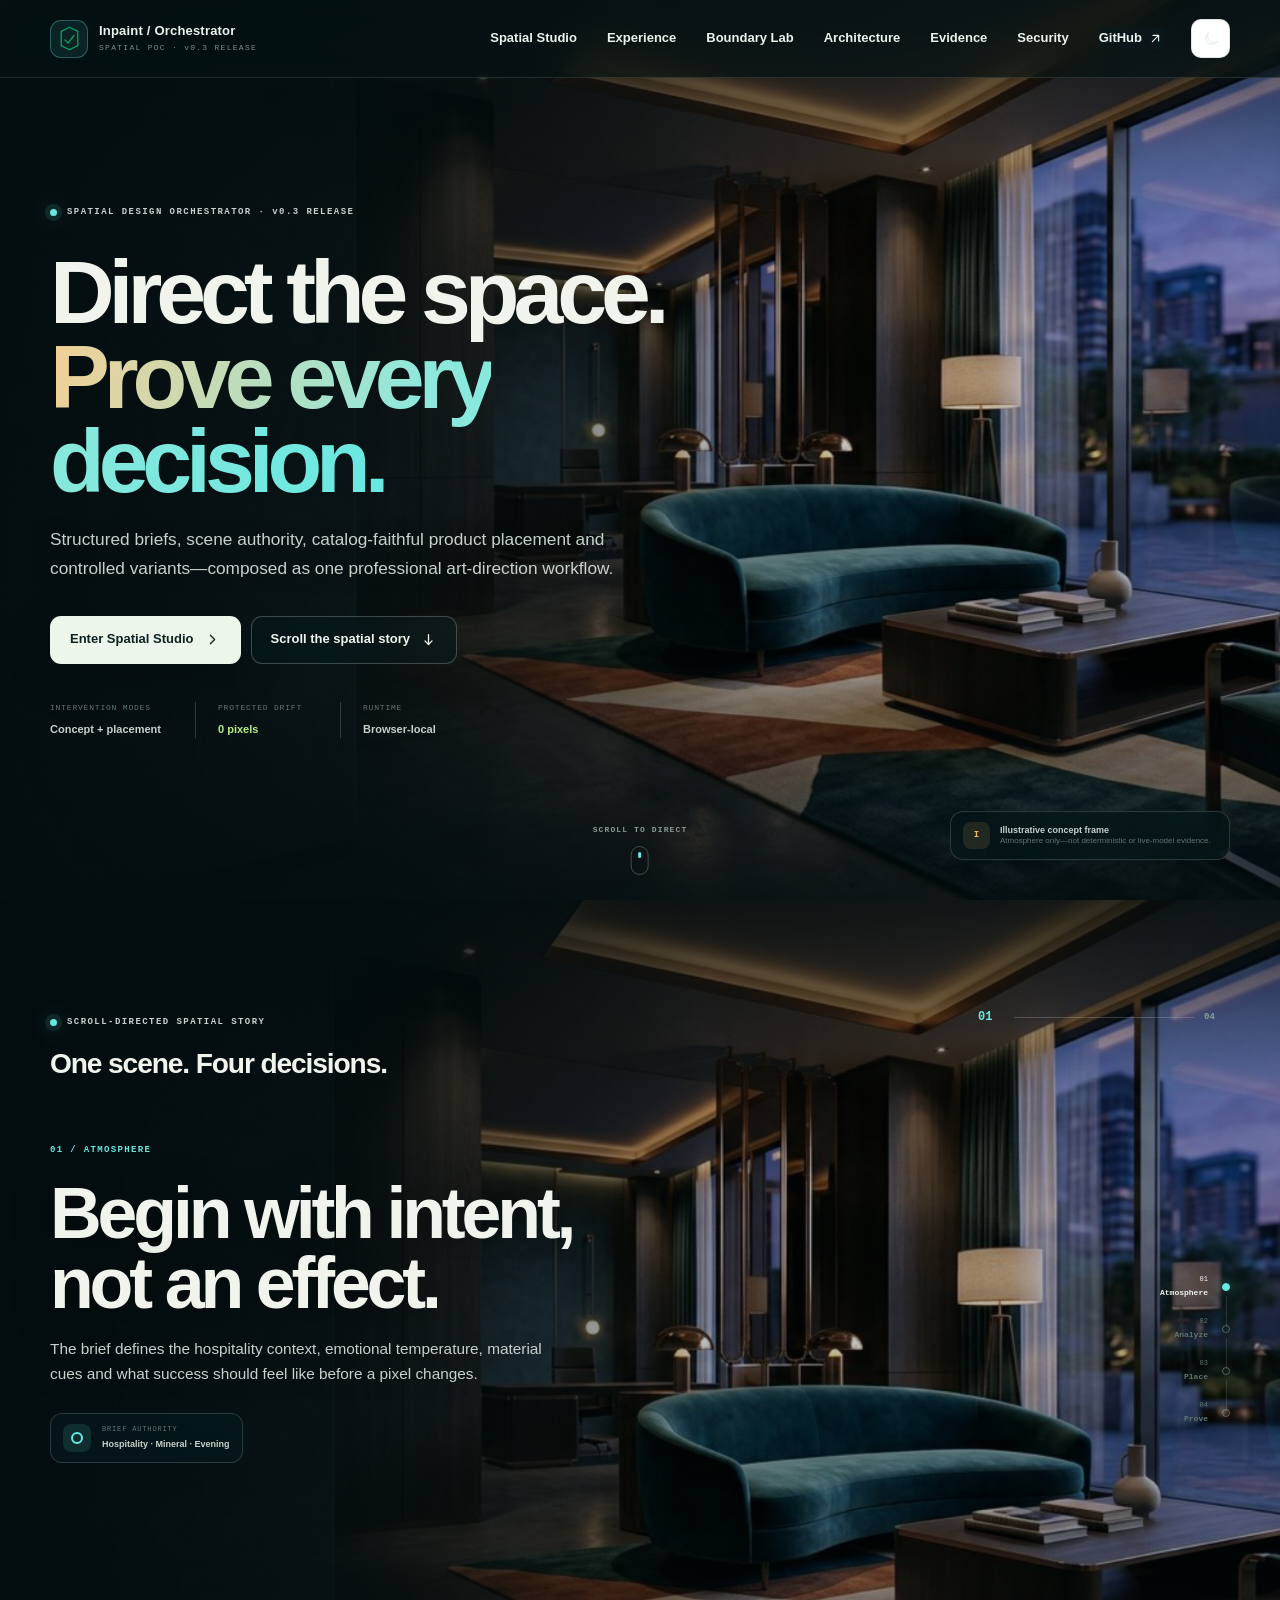
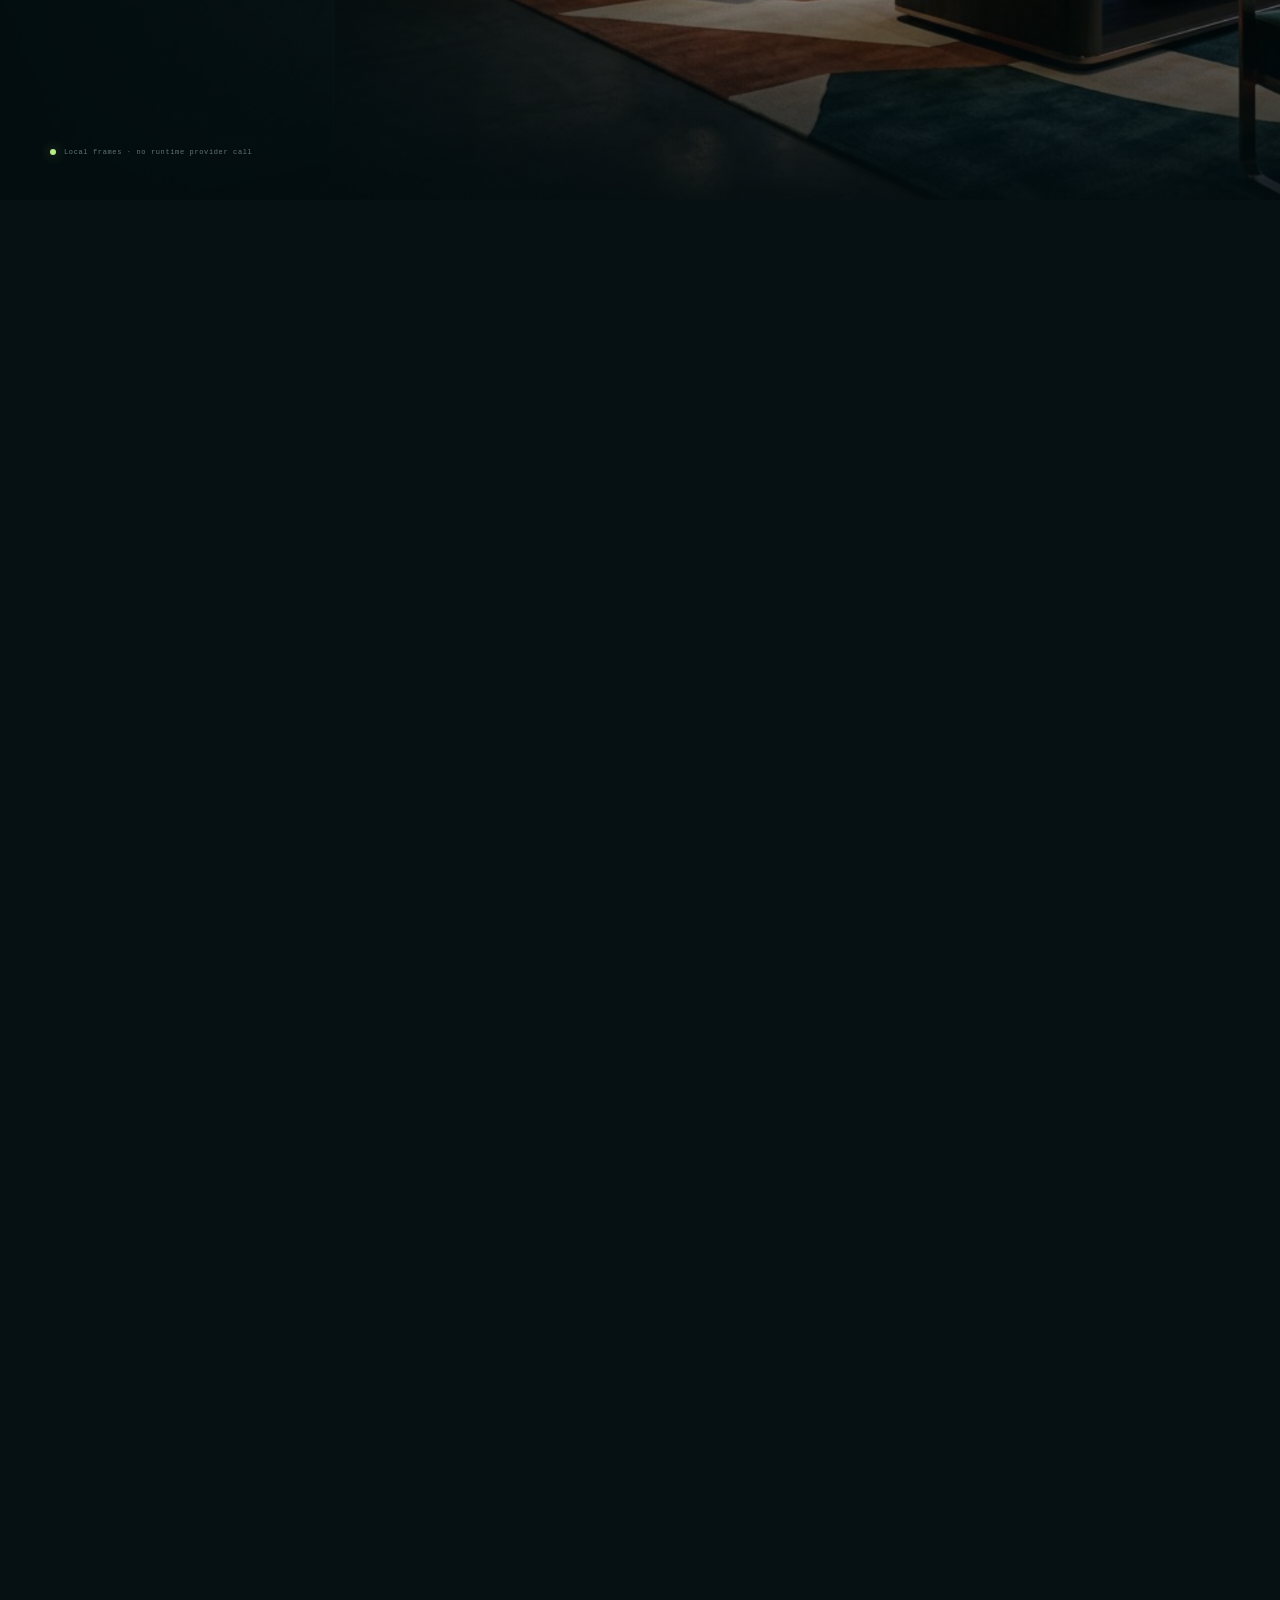
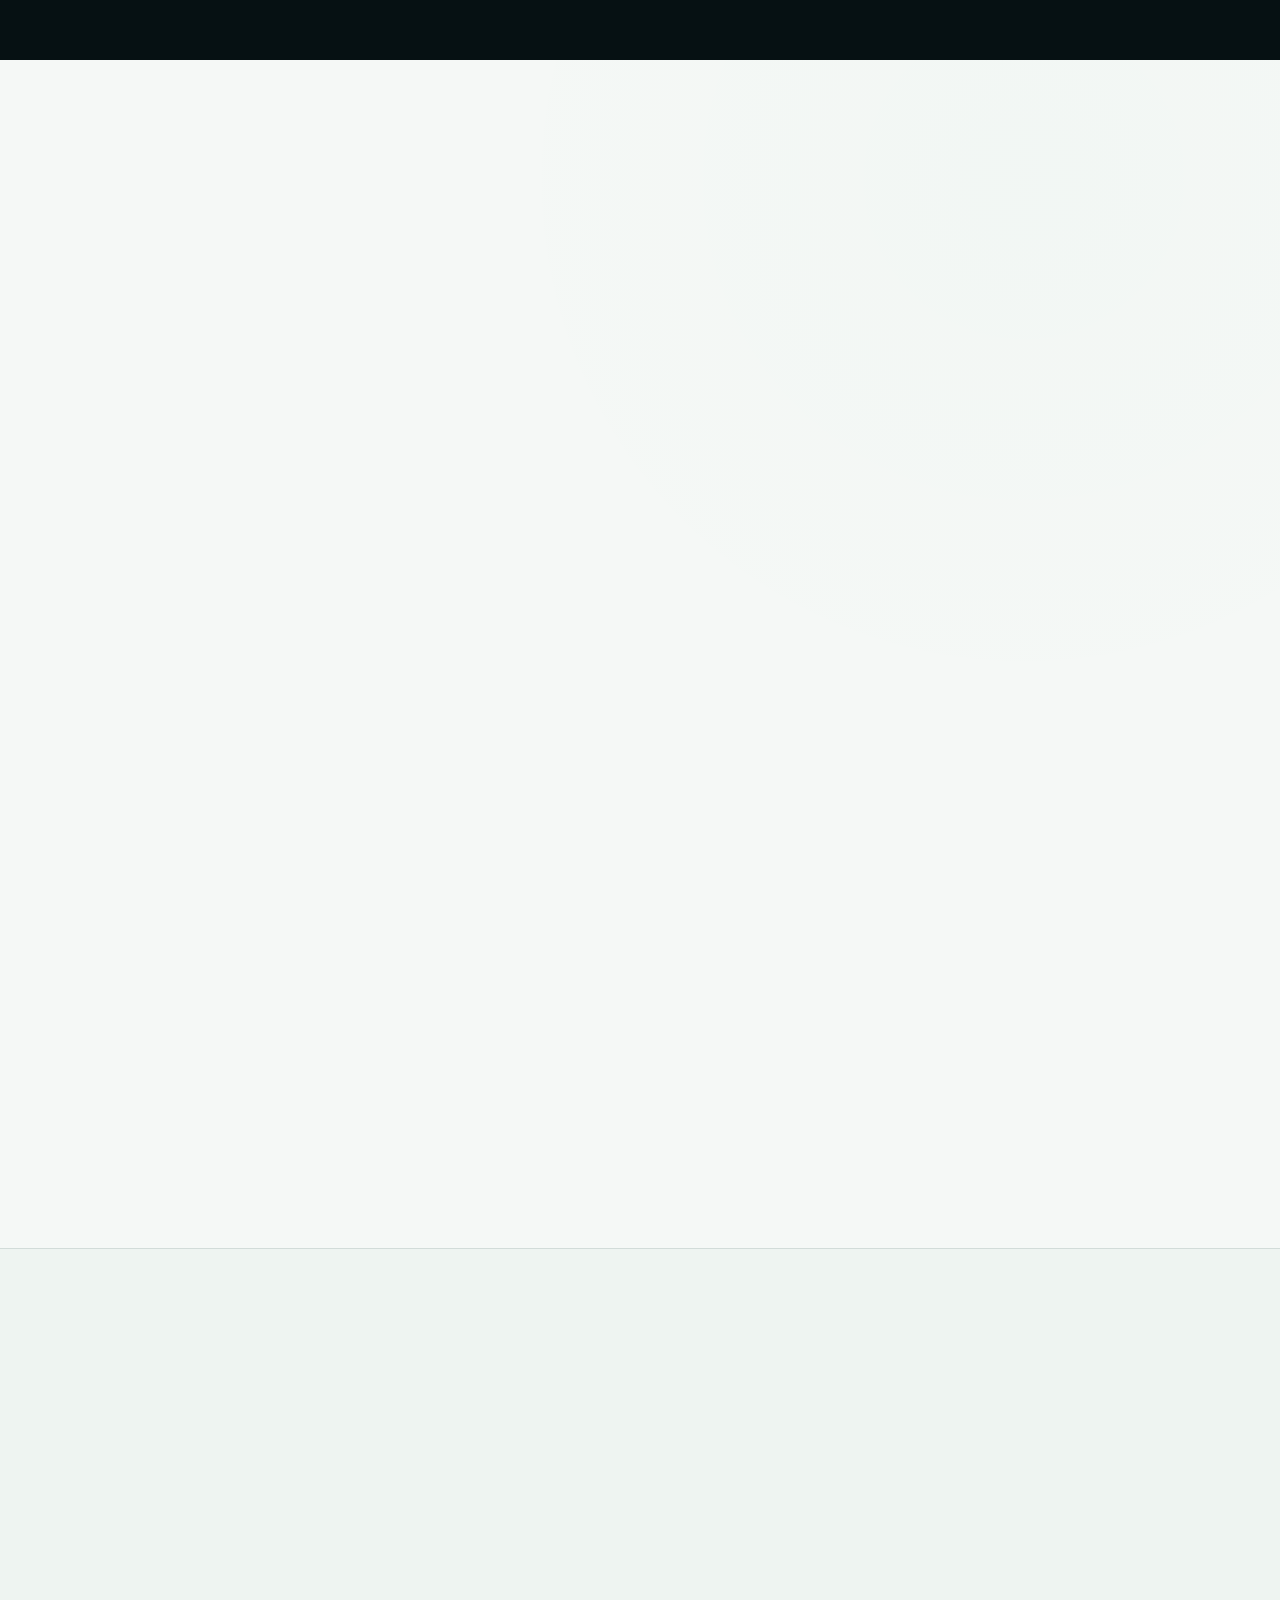
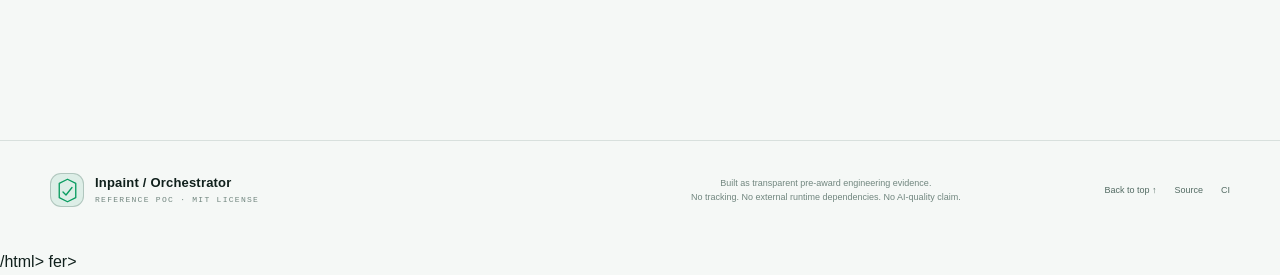
==== commit a38f589b: "chore(release): finalize v0.3.0 verification" ====
--- a/site/index.html
+++ b/site/index.html
@@ -40,7 +40,7 @@
         </span>
         <span class="brand-copy">
           <strong>Inpaint / Orchestrator</strong>
-          <small>SPATIAL POC · v0.3 PREVIEW</small>
+          <small>SPATIAL POC · v0.3 RELEASE</small>
         </span>
       </a>
 
@@ -81,7 +81,7 @@
 
       <div class="shell cinematic-hero-content">
         <div class="cinematic-hero-copy">
-          <div class="cinematic-eyebrow"><span aria-hidden="true"></span> SPATIAL DESIGN ORCHESTRATOR · v0.3 CANDIDATE</div>
+          <div class="cinematic-eyebrow"><span aria-hidden="true"></span> SPATIAL DESIGN ORCHESTRATOR · v0.3 RELEASE</div>
           <h1 id="hero-title">Direct the space.<br><span>Prove every decision.</span></h1>
           <p>Structured briefs, scene authority, catalog-faithful product placement and controlled variants—composed as one professional art-direction workflow.</p>
           <div class="hero-actions">
@@ -315,7 +315,7 @@
       <div class="shell">
         <div class="section-heading reveal">
           <div><p class="kicker">02 / ARCHITECTURE</p><h2 id="architecture-title">Provider-neutral by design.<br>Boundary-first by default.</h2></div>
-          <p>Version 0.2 adds deterministic Style Intent compilation and a bounded job lifecycle while preserving the synchronous v1 route and the exact compositing boundary.</p>
+          <p>Version 0.3 adds structured Spatial Brief compilation and deterministic transform-only placement while preserving the v2 lifecycle, synchronous v1 route and exact compositing boundary.</p>
         </div>
 
         <div class="flow-map reveal" aria-label="Inpainting request architecture">
@@ -368,7 +368,7 @@
           <article class="metric-card metric-card-accent"><div class="metric-top"><span>Protected-pixel drift</span><i>PASS</i></div><strong>0</strong><p>changed pixels outside the authorized hard mask</p><div class="mini-chart zero-chart" aria-hidden="true"><i></i><i></i><i></i><i></i><i></i><i></i><i></i><i></i></div></article>
           <article class="metric-card"><div class="metric-top"><span>Protected pixels proved</span><i>LOCAL</i></div><strong>534,801</strong><p>pixel comparisons in the approved synthetic artifact</p><div class="metric-progress" aria-hidden="true"><span></span></div></article>
           <article class="metric-card"><div class="metric-top"><span>Compatibility matrix</span><i>CI</i></div><strong>3 runtimes</strong><p>Python 3.11, 3.12 and 3.13 execute the test suite</p><div class="runtime-pills"><span>3.11 ✓</span><span>3.12 ✓</span><span>3.13 ✓</span></div></article>
-          <article class="metric-card"><div class="metric-top"><span>Automated test runs</span><i>CI MATRIX</i></div><strong>24 × 3</strong><p>twenty-four tests are required on every supported runtime</p><a href="https://github.com/AliNaderiii/interior-inpainting-orchestrator-poc/actions" target="_blank" rel="noopener noreferrer">View GitHub Actions <svg viewBox="0 0 24 24" aria-hidden="true"><path d="M7 17 17 7M8 7h9v9"></path></svg></a></article>
+          <article class="metric-card"><div class="metric-top"><span>Automated test runs</span><i>CI MATRIX</i></div><strong>31 × 3</strong><p>thirty-one tests are required on every supported runtime</p><a href="https://github.com/AliNaderiii/interior-inpainting-orchestrator-poc/actions" target="_blank" rel="noopener noreferrer">View GitHub Actions <svg viewBox="0 0 24 24" aria-hidden="true"><path d="M7 17 17 7M8 7h9v9"></path></svg></a></article>
         </div>
 
         <div class="assurance-table-wrap reveal">
